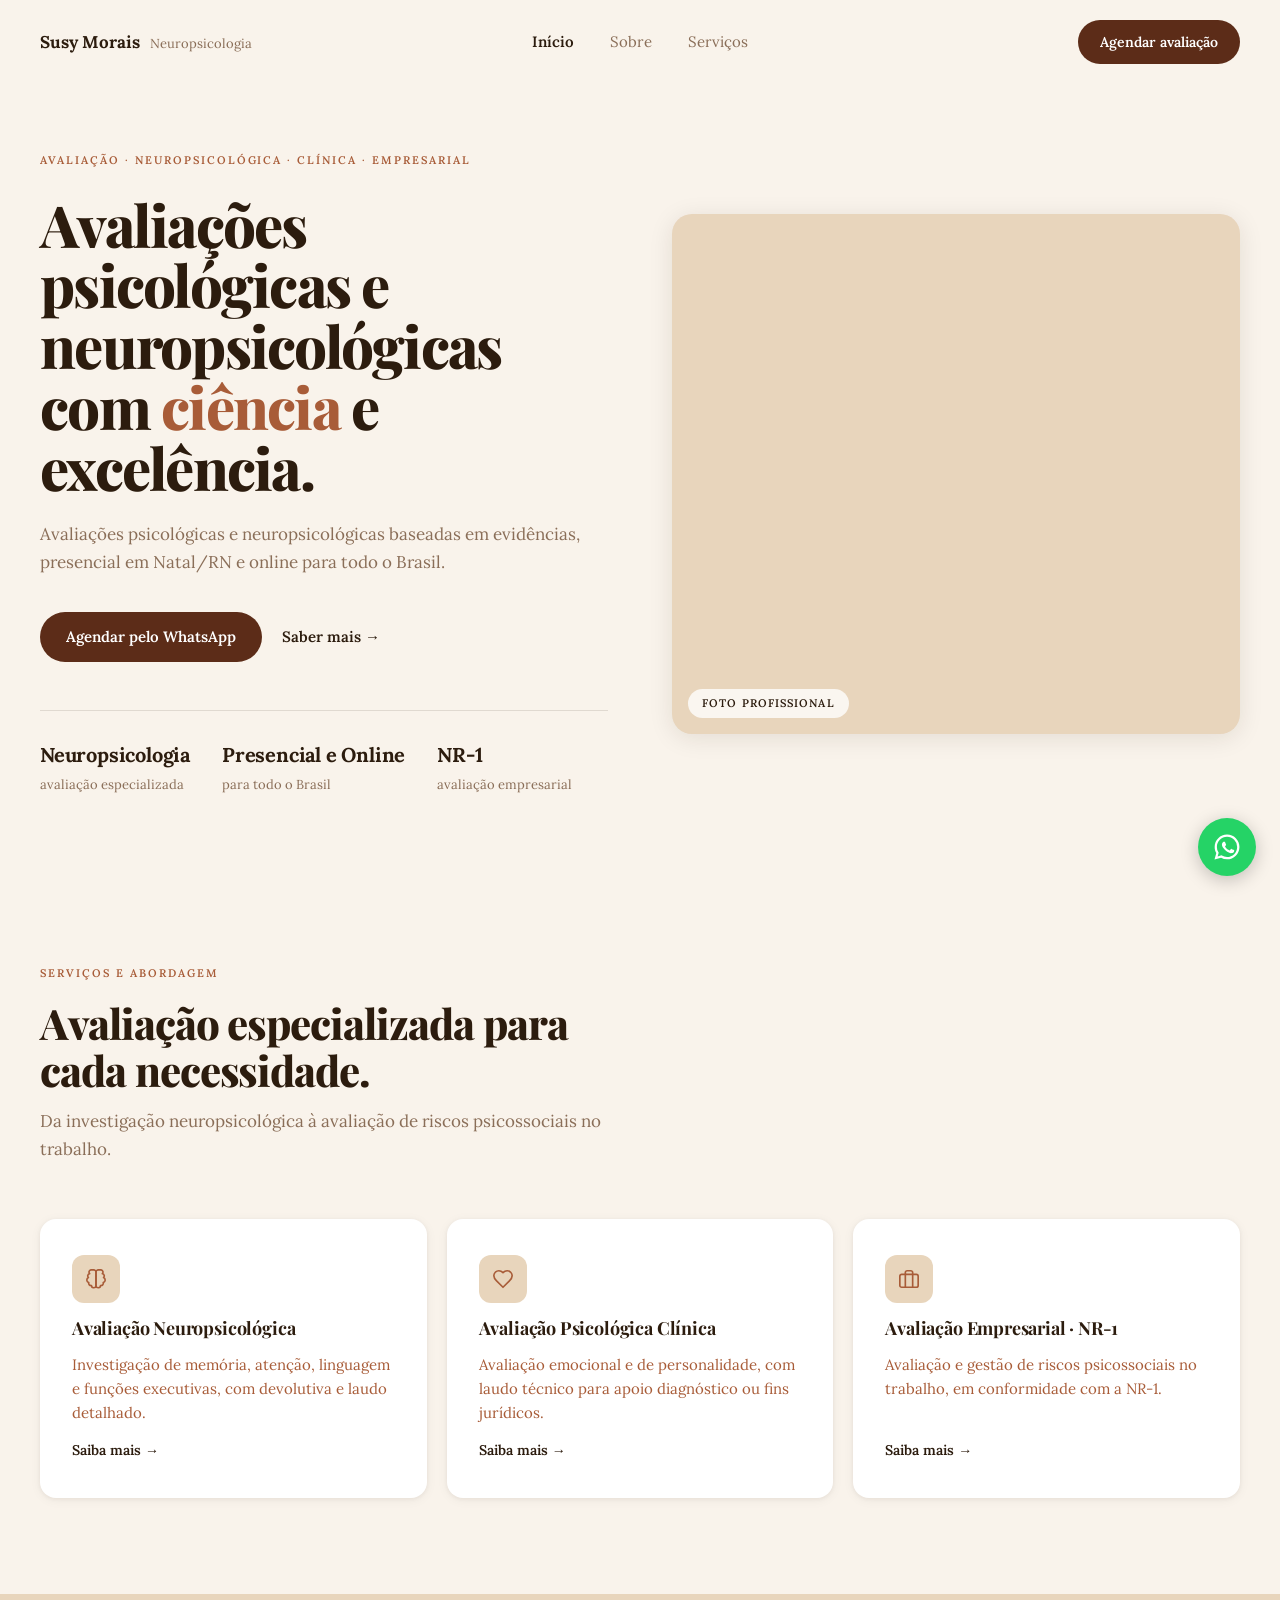
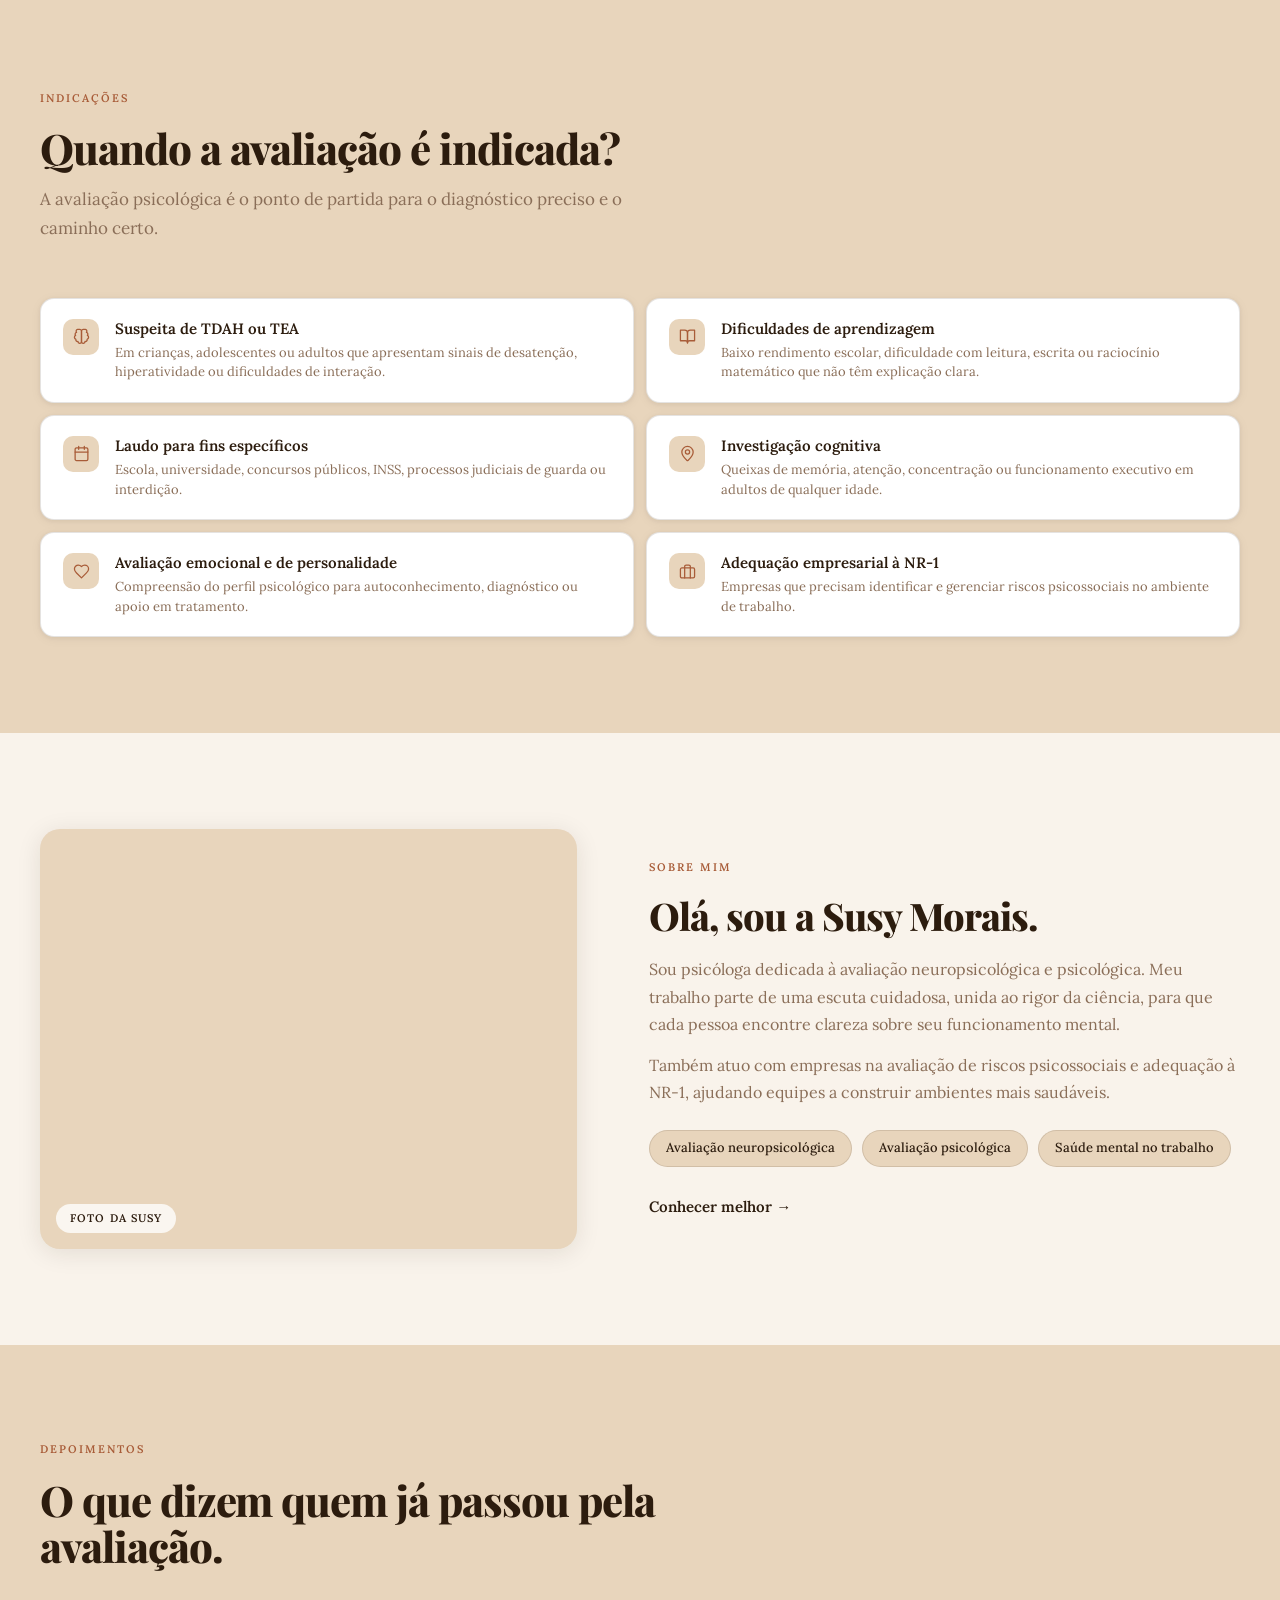
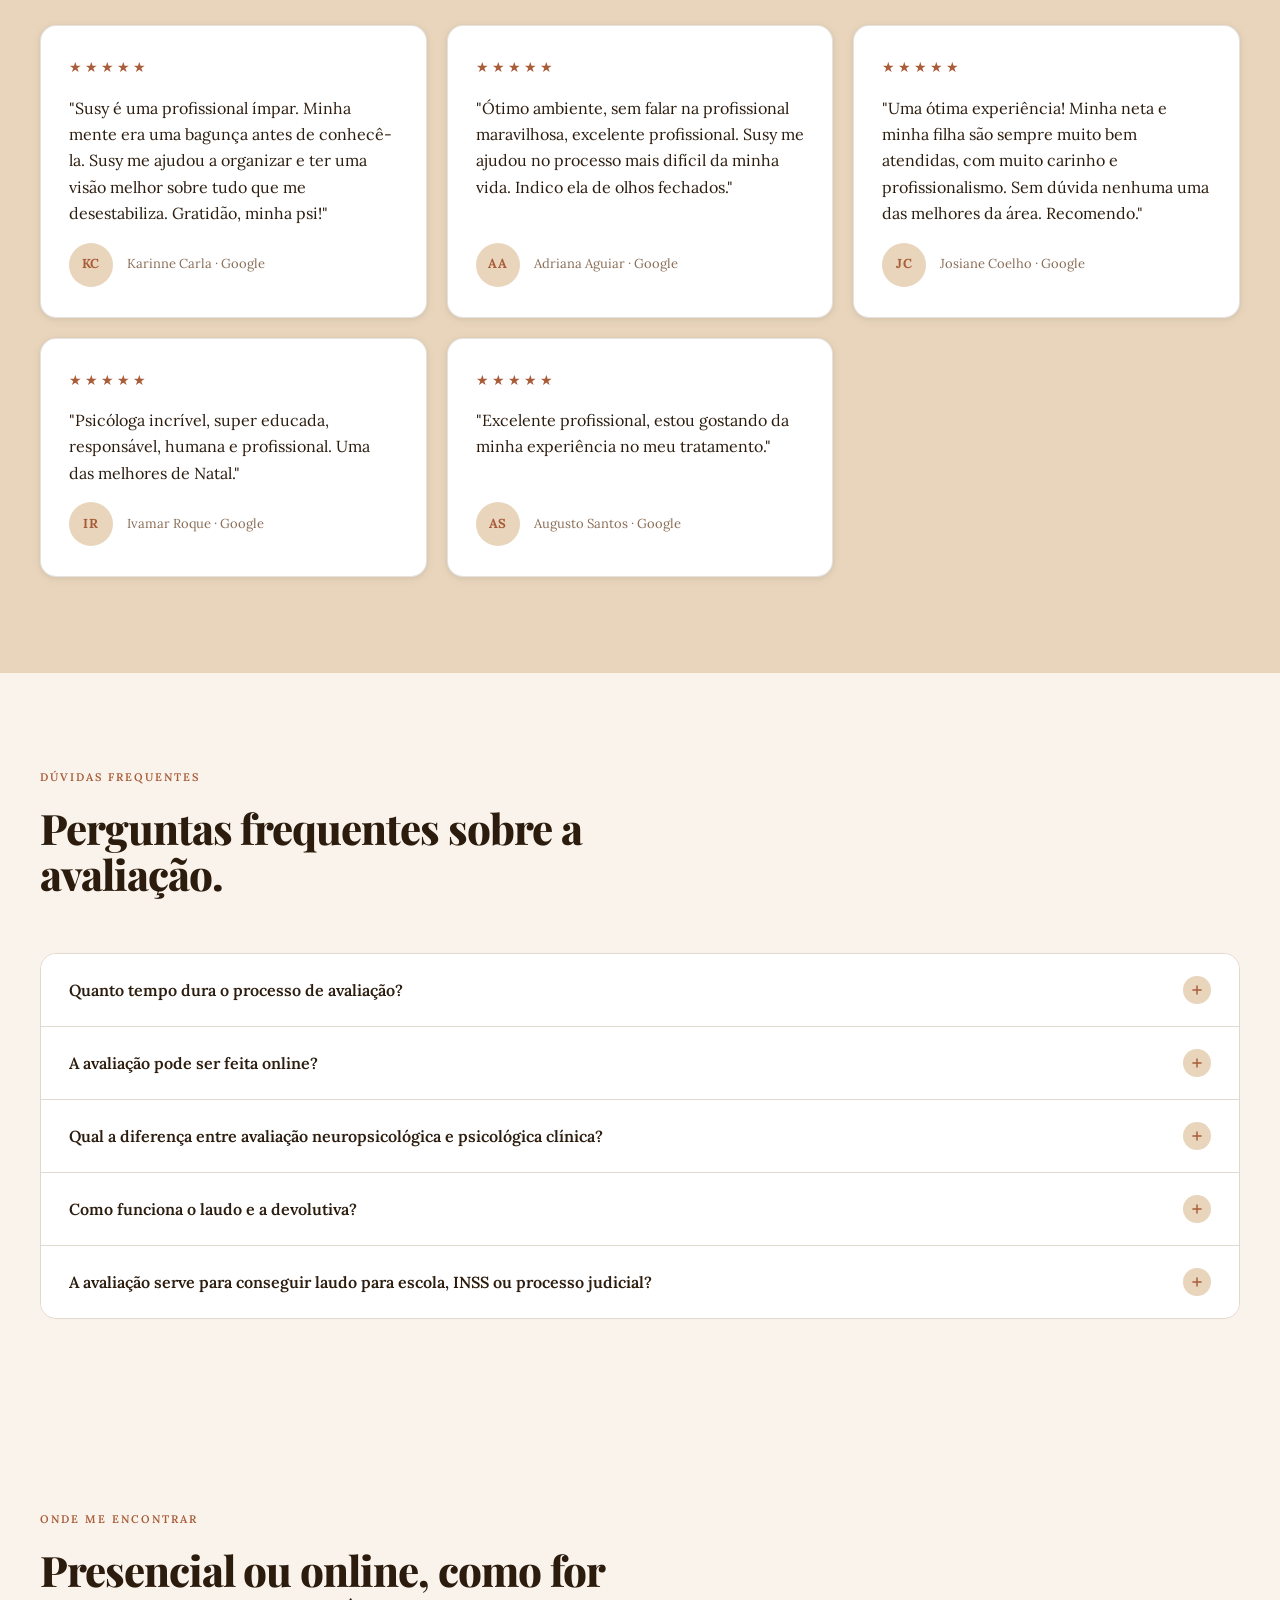
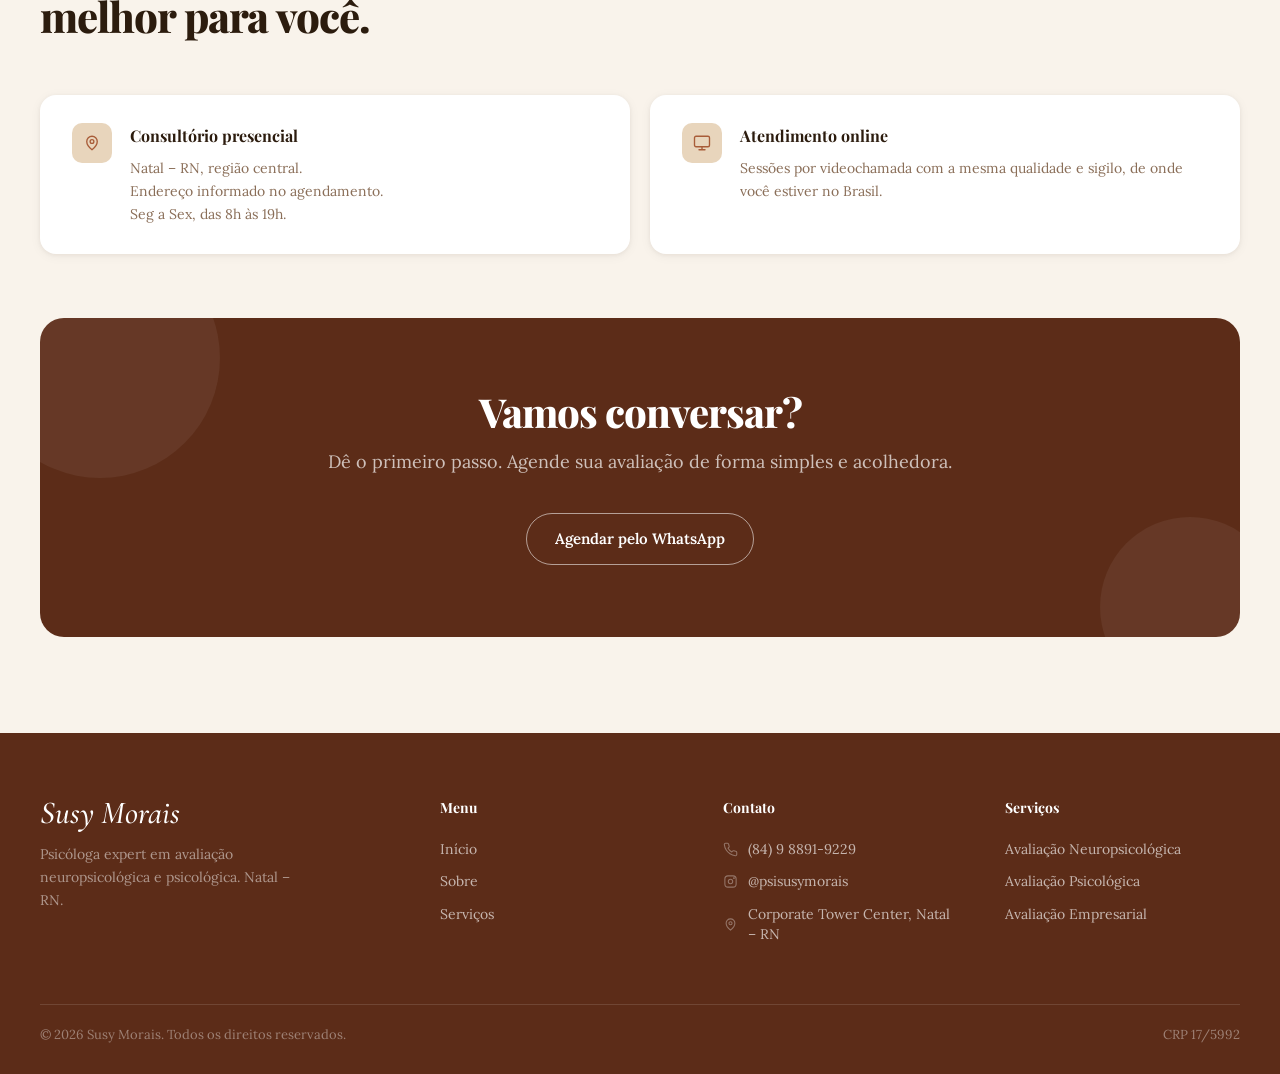
==== index.html @ f8961bb3 "Troca Neuropsicóloga por Neuropsicologia nos badges do hero" ====
<!doctype html>
<html lang="pt-BR">
<head>
  <meta charset="utf-8" />
  <meta name="viewport" content="width=device-width, initial-scale=1" />
  <title>Susy Morais, Psicóloga · Avaliação Psicológica em Natal–RN</title>
  <meta name="description" content="Avaliações psicológicas e neuropsicológicas em Natal – RN. Laudos técnicos para crianças, adolescentes, adultos e empresas." />
  <link rel="stylesheet" href="styles.css" />
</head>
<body>

  <nav class="nav" id="nav">
    <a class="brand" href="index.html">
      <b>Susy Morais</b>
      <small>Neuropsicologia</small>
    </a>
    <div class="navlinks">
      <a href="index.html" aria-current="page">Início</a>
      <a href="sobre.html">Sobre</a>
      <a href="servicos.html">Serviços</a>
    </div>
    <a class="btn-nav" href="https://wa.me/5584988919229?text=Ol%C3%A1%20Susy%2C%20gostaria%20de%20agendar%20uma%20avalia%C3%A7%C3%A3o." target="_blank" rel="noopener">
      Agendar avaliação
    </a>
    <button class="menu-toggle" id="menuToggle" aria-label="Menu" aria-expanded="false">
      <svg width="24" height="24" viewBox="0 0 24 24" fill="none" stroke="currentColor" stroke-width="2" stroke-linecap="round">
        <line x1="3" y1="6" x2="21" y2="6"/><line x1="3" y1="12" x2="21" y2="12"/><line x1="3" y1="18" x2="21" y2="18"/>
      </svg>
    </button>
  </nav>
  <div class="nav-drawer" id="navDrawer">
    <a href="index.html" aria-current="page">Início</a>
    <a href="sobre.html">Sobre</a>
    <a href="servicos.html">Serviços</a>
    <a class="btn-nav" href="https://wa.me/5584988919229?text=Ol%C3%A1%20Susy%2C%20gostaria%20de%20agendar%20uma%20avalia%C3%A7%C3%A3o." target="_blank" rel="noopener">Agendar avaliação</a>
  </div>

  <!-- HERO -->
  <section class="hero">
    <div class="wrap hero-grid">
      <div>
        <p class="hero-eyebrow">Avaliação · Neuropsicológica · Clínica · Empresarial</p>
        <h1>Avaliações psicológicas e neuropsicológicas com <em>ciência</em> e excelência.</h1>
        <p class="hero-sub">Avaliações psicológicas e neuropsicológicas baseadas em evidências, presencial em Natal/RN e online para todo o Brasil.</p>
        <div class="hero-cta">
          <a class="btn-primary" href="https://wa.me/5584988919229?text=Ol%C3%A1%20Susy%2C%20gostaria%20de%20agendar%20uma%20avalia%C3%A7%C3%A3o." target="_blank" rel="noopener">
            Agendar pelo WhatsApp
          </a>
          <a class="btn-ghost" href="servicos.html">Saber mais →</a>
        </div>
        <div class="hero-badges">
          <div><b>Neuropsicologia</b><span>avaliação especializada</span></div>
          <div><b>Presencial e Online</b><span>para todo o Brasil</span></div>
          <div><b>NR-1</b><span>avaliação empresarial</span></div>
        </div>
      </div>
      <div class="hero-photo photo-ph">
        <span class="ph-tag">Foto profissional</span>
      </div>
    </div>
  </section>

  <!-- SERVIÇOS -->
  <section class="sec">
    <div class="wrap">
      <div class="sec-head">
        <span class="eyebrow">Serviços e abordagem</span>
        <h2>Avaliação especializada para cada necessidade.</h2>
        <p>Da investigação neuropsicológica à avaliação de riscos psicossociais no trabalho.</p>
      </div>
      <div class="svc-grid">
        <a class="svc" href="avaliacao-neuropsicologica.html">
          <div class="svc-icon">
            <svg viewBox="0 0 24 24" fill="none" stroke="currentColor" stroke-width="1.8" stroke-linecap="round" stroke-linejoin="round"><path d="M9.5 2A2.5 2.5 0 0 1 12 4.5v15a2.5 2.5 0 0 1-4.96-.46 2.5 2.5 0 0 1-2.96-3.08 3 3 0 0 1-.34-5.58 2.5 2.5 0 0 1 1.32-4.24 2.5 2.5 0 0 1 1.44-4.14Z"/><path d="M14.5 2A2.5 2.5 0 0 0 12 4.5v15a2.5 2.5 0 0 0 4.96-.46 2.5 2.5 0 0 0 2.96-3.08 3 3 0 0 0 .34-5.58 2.5 2.5 0 0 0-1.32-4.24 2.5 2.5 0 0 0-1.44-4.14Z"/></svg>
          </div>
          <h3>Avaliação Neuropsicológica</h3>
          <p>Investigação de memória, atenção, linguagem e funções executivas, com devolutiva e laudo detalhado.</p>
          <span class="more">Saiba mais →</span>
        </a>
        <a class="svc" href="avaliacao-psicologica-clinica.html">
          <div class="svc-icon">
            <svg viewBox="0 0 24 24" fill="none" stroke="currentColor" stroke-width="1.8" stroke-linecap="round" stroke-linejoin="round"><path d="M19 14c1.49-1.46 3-3.21 3-5.5A5.5 5.5 0 0 0 16.5 3c-1.76 0-3 .5-4.5 2-1.5-1.5-2.74-2-4.5-2A5.5 5.5 0 0 0 2 8.5c0 2.3 1.5 4.05 3 5.5l7 7Z"/></svg>
          </div>
          <h3>Avaliação Psicológica Clínica</h3>
          <p>Avaliação emocional e de personalidade, com laudo técnico para apoio diagnóstico ou fins jurídicos.</p>
          <span class="more">Saiba mais →</span>
        </a>
        <a class="svc" href="avaliacao-empresarial-nr1.html">
          <div class="svc-icon">
            <svg viewBox="0 0 24 24" fill="none" stroke="currentColor" stroke-width="1.8" stroke-linecap="round" stroke-linejoin="round"><rect x="2" y="7" width="20" height="14" rx="2"/><path d="M16 21V5a2 2 0 0 0-2-2h-4a2 2 0 0 0-2 2v16"/></svg>
          </div>
          <h3>Avaliação Empresarial · NR-1</h3>
          <p>Avaliação e gestão de riscos psicossociais no trabalho, em conformidade com a NR-1.</p>
          <span class="more">Saiba mais →</span>
        </a>
      </div>
    </div>
  </section>

  <!-- QUANDO É INDICADO -->
  <section class="sec tint">
    <div class="wrap">
      <div class="sec-head">
        <span class="eyebrow">Indicações</span>
        <h2>Quando a avaliação é indicada?</h2>
        <p>A avaliação psicológica é o ponto de partida para o diagnóstico preciso e o caminho certo.</p>
      </div>
      <div class="when-grid">
        <div class="when-item">
          <div class="when-icon">
            <svg viewBox="0 0 24 24"><path d="M9.5 2A2.5 2.5 0 0 1 12 4.5v15a2.5 2.5 0 0 1-4.96-.46 2.5 2.5 0 0 1-2.96-3.08 3 3 0 0 1-.34-5.58 2.5 2.5 0 0 1 1.32-4.24 2.5 2.5 0 0 1 1.44-4.14Z"/><path d="M14.5 2A2.5 2.5 0 0 0 12 4.5v15a2.5 2.5 0 0 0 4.96-.46 2.5 2.5 0 0 0 2.96-3.08 3 3 0 0 0 .34-5.58 2.5 2.5 0 0 0-1.32-4.24 2.5 2.5 0 0 0-1.44-4.14Z"/></svg>
          </div>
          <div class="when-item-text">
            <p>Suspeita de TDAH ou TEA</p>
            <p>Em crianças, adolescentes ou adultos que apresentam sinais de desatenção, hiperatividade ou dificuldades de interação.</p>
          </div>
        </div>
        <div class="when-item">
          <div class="when-icon">
            <svg viewBox="0 0 24 24"><path d="M2 3h6a4 4 0 0 1 4 4v14a3 3 0 0 0-3-3H2z"/><path d="M22 3h-6a4 4 0 0 0-4 4v14a3 3 0 0 1 3-3h7z"/></svg>
          </div>
          <div class="when-item-text">
            <p>Dificuldades de aprendizagem</p>
            <p>Baixo rendimento escolar, dificuldade com leitura, escrita ou raciocínio matemático que não têm explicação clara.</p>
          </div>
        </div>
        <div class="when-item">
          <div class="when-icon">
            <svg viewBox="0 0 24 24"><rect x="3" y="4" width="18" height="18" rx="2" ry="2"/><line x1="16" y1="2" x2="16" y2="6"/><line x1="8" y1="2" x2="8" y2="6"/><line x1="3" y1="10" x2="21" y2="10"/></svg>
          </div>
          <div class="when-item-text">
            <p>Laudo para fins específicos</p>
            <p>Escola, universidade, concursos públicos, INSS, processos judiciais de guarda ou interdição.</p>
          </div>
        </div>
        <div class="when-item">
          <div class="when-icon">
            <svg viewBox="0 0 24 24"><path d="M12 2a8 8 0 0 0-8 8c0 5.4 7.05 11.5 7.35 11.76a1 1 0 0 0 1.3 0C12.95 21.5 20 15.4 20 10a8 8 0 0 0-8-8Z"/><circle cx="12" cy="10" r="3"/></svg>
          </div>
          <div class="when-item-text">
            <p>Investigação cognitiva</p>
            <p>Queixas de memória, atenção, concentração ou funcionamento executivo em adultos de qualquer idade.</p>
          </div>
        </div>
        <div class="when-item">
          <div class="when-icon">
            <svg viewBox="0 0 24 24"><path d="M19 14c1.49-1.46 3-3.21 3-5.5A5.5 5.5 0 0 0 16.5 3c-1.76 0-3 .5-4.5 2-1.5-1.5-2.74-2-4.5-2A5.5 5.5 0 0 0 2 8.5c0 2.3 1.5 4.05 3 5.5l7 7Z"/></svg>
          </div>
          <div class="when-item-text">
            <p>Avaliação emocional e de personalidade</p>
            <p>Compreensão do perfil psicológico para autoconhecimento, diagnóstico ou apoio em tratamento.</p>
          </div>
        </div>
        <div class="when-item">
          <div class="when-icon">
            <svg viewBox="0 0 24 24"><rect x="2" y="7" width="20" height="14" rx="2"/><path d="M16 21V5a2 2 0 0 0-2-2h-4a2 2 0 0 0-2 2v16"/></svg>
          </div>
          <div class="when-item-text">
            <p>Adequação empresarial à NR-1</p>
            <p>Empresas que precisam identificar e gerenciar riscos psicossociais no ambiente de trabalho.</p>
          </div>
        </div>
      </div>
    </div>
  </section>

  <!-- SOBRE -->
  <section class="sec">
    <div class="wrap about-grid">
      <div class="about-photo photo-ph">
        <span class="ph-tag">Foto da Susy</span>
      </div>
      <div class="about-text">
        <span class="eyebrow">Sobre mim</span>
        <h2>Olá, sou a Susy Morais.</h2>
        <p>Sou psicóloga dedicada à avaliação neuropsicológica e psicológica. Meu trabalho parte de uma escuta cuidadosa, unida ao rigor da ciência, para que cada pessoa encontre clareza sobre seu funcionamento mental.</p>
        <p>Também atuo com empresas na avaliação de riscos psicossociais e adequação à NR-1, ajudando equipes a construir ambientes mais saudáveis.</p>
        <div class="about-tags">
          <span>Avaliação neuropsicológica</span>
          <span>Avaliação psicológica</span>
          <span>Saúde mental no trabalho</span>
        </div>
        <a class="btn-ghost" href="sobre.html" style="margin-top:28px;display:inline-flex;">Conhecer melhor →</a>
      </div>
    </div>
  </section>

  <!-- DEPOIMENTOS -->
  <section class="sec tint">
    <div class="wrap">
      <div class="sec-head">
        <span class="eyebrow">Depoimentos</span>
        <h2>O que dizem quem já passou pela avaliação.</h2>
      </div>
      <div class="testi-grid">
        <div class="testi">
          <p class="stars">★★★★★</p>
          <p class="quote">"Susy é uma profissional ímpar. Minha mente era uma bagunça antes de conhecê-la. Susy me ajudou a organizar e ter uma visão melhor sobre tudo que me desestabiliza. Gratidão, minha psi!"</p>
          <div class="who">
            <div class="testi-avatar">KC</div>
            <span>Karinne Carla · Google</span>
          </div>
        </div>
        <div class="testi">
          <p class="stars">★★★★★</p>
          <p class="quote">"Ótimo ambiente, sem falar na profissional maravilhosa, excelente profissional. Susy me ajudou no processo mais difícil da minha vida. Indico ela de olhos fechados."</p>
          <div class="who">
            <div class="testi-avatar">AA</div>
            <span>Adriana Aguiar · Google</span>
          </div>
        </div>
        <div class="testi">
          <p class="stars">★★★★★</p>
          <p class="quote">"Uma ótima experiência! Minha neta e minha filha são sempre muito bem atendidas, com muito carinho e profissionalismo. Sem dúvida nenhuma uma das melhores da área. Recomendo."</p>
          <div class="who">
            <div class="testi-avatar">JC</div>
            <span>Josiane Coelho · Google</span>
          </div>
        </div>
        <div class="testi">
          <p class="stars">★★★★★</p>
          <p class="quote">"Psicóloga incrível, super educada, responsável, humana e profissional. Uma das melhores de Natal."</p>
          <div class="who">
            <div class="testi-avatar">IR</div>
            <span>Ivamar Roque · Google</span>
          </div>
        </div>
        <div class="testi">
          <p class="stars">★★★★★</p>
          <p class="quote">"Excelente profissional, estou gostando da minha experiência no meu tratamento."</p>
          <div class="who">
            <div class="testi-avatar">AS</div>
            <span>Augusto Santos · Google</span>
          </div>
        </div>
      </div>
    </div>
  </section>

  <!-- FAQ -->
  <section class="sec">
    <div class="wrap">
      <div class="sec-head">
        <span class="eyebrow">Dúvidas frequentes</span>
        <h2>Perguntas frequentes sobre a avaliação.</h2>
      </div>
      <div class="faq-list">
        <details>
          <summary>
            <span class="faq-q">Quanto tempo dura o processo de avaliação?</span>
            <span class="faq-icon"><svg viewBox="0 0 24 24"><line x1="12" y1="5" x2="12" y2="19"/><line x1="5" y1="12" x2="19" y2="12"/></svg></span>
          </summary>
          <div class="faq-body"><p>Depende do tipo e da demanda. A avaliação neuropsicológica costuma ter entre 4 e 8 sessões; a psicológica clínica, de 3 a 5 sessões. A empresarial varia conforme o número de colaboradores e setores.</p></div>
        </details>
        <details>
          <summary>
            <span class="faq-q">A avaliação pode ser feita online?</span>
            <span class="faq-icon"><svg viewBox="0 0 24 24"><line x1="12" y1="5" x2="12" y2="19"/><line x1="5" y1="12" x2="19" y2="12"/></svg></span>
          </summary>
          <div class="faq-body"><p>Sim. Realizo avaliações online para todo o Brasil, com a mesma qualidade, sigilo e rigor técnico das sessões presenciais. A plataforma e o protocolo são adaptados para garantir a validade dos instrumentos.</p></div>
        </details>
        <details>
          <summary>
            <span class="faq-q">Qual a diferença entre avaliação neuropsicológica e psicológica clínica?</span>
            <span class="faq-icon"><svg viewBox="0 0 24 24"><line x1="12" y1="5" x2="12" y2="19"/><line x1="5" y1="12" x2="19" y2="12"/></svg></span>
          </summary>
          <div class="faq-body"><p>A avaliação neuropsicológica investiga funções cognitivas específicas: memória, atenção, funções executivas, linguagem e raciocínio, indicada para suspeita de TDAH, TEA e dificuldades de aprendizagem. A psicológica clínica avalia aspectos emocionais, de personalidade e de saúde mental, indicada para diagnóstico psiquiátrico, fins jurídicos e autoconhecimento.</p></div>
        </details>
        <details>
          <summary>
            <span class="faq-q">Como funciona o laudo e a devolutiva?</span>
            <span class="faq-icon"><svg viewBox="0 0 24 24"><line x1="12" y1="5" x2="12" y2="19"/><line x1="5" y1="12" x2="19" y2="12"/></svg></span>
          </summary>
          <div class="faq-body"><p>Ao final do processo, você recebe um laudo técnico detalhado com conclusões, hipóteses diagnósticas e orientações. Há também uma sessão de devolutiva, um encontro dedicado a explicar os resultados com linguagem acessível e responder suas dúvidas.</p></div>
        </details>
        <details>
          <summary>
            <span class="faq-q">A avaliação serve para conseguir laudo para escola, INSS ou processo judicial?</span>
            <span class="faq-icon"><svg viewBox="0 0 24 24"><line x1="12" y1="5" x2="12" y2="19"/><line x1="5" y1="12" x2="19" y2="12"/></svg></span>
          </summary>
          <div class="faq-body"><p>Sim. A avaliação psicológica e neuropsicológica pode embasar documentos para fins educacionais (adaptações escolares, ENEM), jurídicos (guarda, interdição) e previdenciários (INSS). O laudo é assinado por psicóloga com CRP ativo.</p></div>
        </details>
      </div>
    </div>
  </section>

  <!-- LOCALIZAÇÃO -->
  <section class="sec">
    <div class="wrap">
      <div class="sec-head">
        <span class="eyebrow">Onde me encontrar</span>
        <h2>Presencial ou online, como for melhor para você.</h2>
      </div>
      <div class="loc-grid">
        <div class="loc-card">
          <div class="loc-icon">
            <svg viewBox="0 0 24 24" fill="none" stroke="currentColor" stroke-width="1.8" stroke-linecap="round" stroke-linejoin="round"><path d="M12 21s7-5.5 7-11a7 7 0 1 0-14 0c0 5.5 7 11 7 11Z"/><circle cx="12" cy="10" r="2.5"/></svg>
          </div>
          <div>
            <h4>Consultório presencial</h4>
            <p>Natal – RN, região central.<br>Endereço informado no agendamento.<br>Seg a Sex, das 8h às 19h.</p>
          </div>
        </div>
        <div class="loc-card">
          <div class="loc-icon">
            <svg viewBox="0 0 24 24" fill="none" stroke="currentColor" stroke-width="1.8" stroke-linecap="round" stroke-linejoin="round"><rect x="2" y="3" width="20" height="14" rx="2"/><path d="M8 21h8M12 17v4"/></svg>
          </div>
          <div>
            <h4>Atendimento online</h4>
            <p>Sessões por videochamada com a mesma qualidade e sigilo, de onde você estiver no Brasil.</p>
          </div>
        </div>
      </div>

      <div class="cta-band">
        <div class="cta-blob" style="width:240px;height:240px;top:-80px;left:-60px;"></div>
        <div class="cta-blob" style="width:180px;height:180px;bottom:-60px;right:-40px;"></div>
        <h2>Vamos conversar?</h2>
        <p>Dê o primeiro passo. Agende sua avaliação de forma simples e acolhedora.</p>
        <a class="btn-outline-light" href="https://wa.me/5584988919229?text=Ol%C3%A1%20Susy%2C%20gostaria%20de%20agendar%20uma%20avalia%C3%A7%C3%A3o." target="_blank" rel="noopener">
          Agendar pelo WhatsApp
        </a>
      </div>
    </div>
  </section>

  <!-- FOOTER -->
  <footer class="site-footer">
    <div class="wrap">
      <div class="footer-inner">
        <div>
          <em class="f-name">Susy Morais</em>
          <p class="f-brand-desc">Psicóloga expert em avaliação neuropsicológica e psicológica. Natal – RN.</p>
        </div>
        <div class="footer-col">
          <h4>Menu</h4>
          <a href="index.html">Início</a>
          <a href="sobre.html">Sobre</a>
          <a href="servicos.html">Serviços</a>
        </div>
        <div class="footer-col">
          <h4>Contato</h4>
          <a href="https://wa.me/5584988919229" target="_blank" rel="noopener">
            <svg viewBox="0 0 24 24" fill="none" stroke="currentColor" stroke-width="1.7" stroke-linecap="round" stroke-linejoin="round"><path d="M22 16.92v3a2 2 0 0 1-2.18 2 19.8 19.8 0 0 1-8.63-3.07 19.5 19.5 0 0 1-6-6 19.8 19.8 0 0 1-3.07-8.67A2 2 0 0 1 4.11 2h3a2 2 0 0 1 2 1.72c.13.96.36 1.9.7 2.81a2 2 0 0 1-.45 2.11L8.09 9.91a16 16 0 0 0 6 6l1.27-1.27a2 2 0 0 1 2.11-.45c.9.34 1.85.57 2.81.7A2 2 0 0 1 22 16.92Z"/></svg>
            (84) 9 8891-9229
          </a>
          <a href="https://instagram.com/psisusymorais" target="_blank" rel="noopener">
            <svg viewBox="0 0 24 24" fill="none" stroke="currentColor" stroke-width="1.7" stroke-linecap="round" stroke-linejoin="round"><rect x="3" y="3" width="18" height="18" rx="5"/><circle cx="12" cy="12" r="3.5"/><circle cx="17.5" cy="6.5" r=".6" fill="currentColor"/></svg>
            @psisusymorais
          </a>          <a href="https://www.google.com/maps/place/Corporate+Tower+Center/@-5.8206722,-35.2109868,18z" target="_blank" rel="noopener">
            <svg viewBox="0 0 24 24" fill="none" stroke="currentColor" stroke-width="1.7" stroke-linecap="round" stroke-linejoin="round"><path d="M12 21s7-5.5 7-11a7 7 0 1 0-14 0c0 5.5 7 11 7 11Z"/><circle cx="12" cy="10" r="2.5"/></svg>
            Corporate Tower Center, Natal – RN
          </a>        </div>
        <div class="footer-col">
          <h4>Serviços</h4>
          <a href="avaliacao-neuropsicologica.html">Avaliação Neuropsicológica</a>
          <a href="avaliacao-psicologica-clinica.html">Avaliação Psicológica</a>
          <a href="avaliacao-empresarial-nr1.html">Avaliação Empresarial</a>
        </div>
      </div>
      <div class="footer-bottom">
        <span>© 2026 Susy Morais. Todos os direitos reservados.</span>
        <span>CRP 17/5992</span>
      </div>
    </div>
  </footer>

  <a class="wa-float" href="https://wa.me/5584988919229?text=Ol%C3%A1%20Susy%2C%20gostaria%20de%20agendar%20uma%20avalia%C3%A7%C3%A3o." target="_blank" rel="noopener" aria-label="WhatsApp">
    <svg viewBox="0 0 24 24" xmlns="http://www.w3.org/2000/svg"><path d="M12.04 2C6.58 2 2.13 6.45 2.13 11.91c0 1.75.46 3.45 1.32 4.95L2 22l5.25-1.38a9.9 9.9 0 0 0 4.79 1.22h.01c5.46 0 9.91-4.45 9.91-9.91 0-2.65-1.03-5.14-2.9-7.01A9.82 9.82 0 0 0 12.04 2Zm0 1.82c2.16 0 4.18.84 5.71 2.37a8.02 8.02 0 0 1 2.37 5.72c0 4.46-3.63 8.09-8.1 8.09a8.1 8.1 0 0 1-4.13-1.13l-.3-.18-3.07.81.82-3-.19-.31a8.05 8.05 0 0 1-1.24-4.29c0-4.46 3.63-8.09 8.1-8.09Zm-2.6 3.98c-.16 0-.42.06-.64.3-.22.24-.85.83-.85 2.02 0 1.19.87 2.34.99 2.5.12.16 1.7 2.6 4.12 3.64.58.25 1.03.4 1.38.51.58.18 1.11.16 1.53.1.47-.07 1.43-.58 1.63-1.15.2-.56.2-1.05.14-1.15-.06-.1-.22-.16-.46-.28-.24-.12-1.43-.71-1.65-.79-.22-.08-.38-.12-.54.12-.16.24-.62.79-.76.95-.14.16-.28.18-.52.06-.24-.12-1.02-.38-1.94-1.2-.72-.64-1.2-1.43-1.34-1.67-.14-.24-.01-.37.11-.49.11-.11.24-.28.36-.42.12-.14.16-.24.24-.4.08-.16.04-.3-.02-.42-.06-.12-.54-1.3-.74-1.78-.2-.47-.4-.4-.54-.41h-.46Z"/></svg>
  </a>
  <script src="main.js"></script>
</body>
</html>
---- styles.css ----
@import url('https://fonts.googleapis.com/css2?family=Cormorant+Garamond:ital,wght@1,500;1,600&family=Playfair+Display:wght@600;700;800&family=Lora:ital,wght@0,400;0,500;0,600;1,500&display=swap');

/* ============================================================
   TOKENS
   ============================================================ */
:root {
  --bg:       #F9F3EB;
  --bg-ph:    #E8D5BC;
  --ink:      #2C1C0E;
  --muted:    #8A6E58;
  --accent:   #A85C38;
  --accent-d: #7A3C20;
  --cta:      #5C2C18;
  --line:     rgba(44,28,14,.12);
  --white:    #FFFFFF;
  --shadow-sm: 0 1px 4px rgba(44,28,14,.06), 0 2px 12px rgba(44,28,14,.05);
  --shadow-md: 0 4px 24px rgba(44,28,14,.10);
  --r:        16px;
}

*, *::before, *::after { box-sizing: border-box; margin: 0; padding: 0; }
html { scroll-behavior: smooth; }
body {
  font-family: 'Lora', Georgia, serif;
  background: var(--bg);
  color: var(--ink);
  font-size: 16px;
  line-height: 1.6;
  -webkit-font-smoothing: antialiased;
  padding-top: 72px;
}

h1, h2, h3, h4, h5, h6 { font-family: 'Playfair Display', Georgia, serif; }
img { display: block; max-width: 100%; }
a { color: inherit; text-decoration: none; }

.wrap { max-width: 1440px; margin: 0 auto; padding: 0 64px; }

/* ---- EYEBROW ---- */
.eyebrow {
  font-size: 11px;
  font-weight: 600;
  letter-spacing: .18em;
  text-transform: uppercase;
  color: var(--accent);
  margin-bottom: 18px;
  display: block;
}

/* ---- PHOTO PLACEHOLDER ---- */
.photo-ph {
  background: var(--bg-ph);
  display: flex;
  align-items: flex-end;
  padding: 16px;
  overflow: hidden;
}
.ph-tag {
  font-size: 11px;
  font-weight: 600;
  letter-spacing: .1em;
  text-transform: uppercase;
  color: var(--ink);
  background: rgba(255,255,255,.78);
  padding: 6px 14px;
  border-radius: 99px;
}

/* ============================================================
   BOTÕES
   ============================================================ */
.btn-primary {
  display: inline-flex;
  align-items: center;
  gap: 8px;
  background: var(--cta);
  color: #fff;
  font-family: inherit;
  font-weight: 600;
  font-size: 15px;
  padding: 13px 26px;
  border-radius: 99px;
  transition: background .15s;
  white-space: nowrap;
}
.btn-primary:hover { background: var(--accent-d); }
.btn-primary svg { width: 17px; height: 17px; flex-shrink: 0; }

.btn-ghost {
  display: inline-flex;
  align-items: center;
  gap: 6px;
  font-size: 15px;
  font-weight: 600;
  color: var(--ink);
  transition: gap .15s, color .15s;
}
.btn-ghost:hover { color: var(--accent); gap: 10px; }

.btn-outline-light {
  display: inline-flex;
  align-items: center;
  gap: 8px;
  background: transparent;
  color: #fff;
  font-family: inherit;
  font-weight: 600;
  font-size: 15px;
  padding: 13px 28px;
  border-radius: 99px;
  border: 1.5px solid rgba(255,255,255,.55);
  transition: border-color .15s, background .15s;
}
.btn-outline-light:hover { border-color: #fff; background: rgba(255,255,255,.1); }
.btn-outline-light svg { width: 17px; height: 17px; flex-shrink: 0; }

/* ============================================================
   NAV
   ============================================================ */
.nav {
  display: flex;
  align-items: center;
  justify-content: space-between;
  padding: 20px 64px;
  position: fixed;
  top: 0;
  left: 0;
  right: 0;
  background: transparent;
  z-index: 100;
}
.brand { display: flex; align-items: baseline; gap: 10px; }
.brand b { font-size: 17px; font-weight: 700; color: var(--ink); }
.brand small { font-size: 13px; color: var(--muted); font-weight: 400; }

.navlinks { display: flex; gap: 36px; position: absolute; left: 50%; transform: translateX(-50%); }
.navlinks a { font-size: 15px; color: var(--muted); transition: color .15s; }
.navlinks a:hover { color: var(--ink); }
.navlinks a[aria-current="page"] { color: var(--ink); font-weight: 600; }

.btn-nav {
  display: inline-flex;
  align-items: center;
  gap: 8px;
  background: var(--cta);
  color: #fff;
  font-family: inherit;
  font-weight: 600;
  font-size: 14px;
  padding: 11px 22px;
  border-radius: 99px;
  transition: background .15s;
  white-space: nowrap;
}
.btn-nav:hover { background: var(--accent-d); }
.btn-nav svg { width: 16px; height: 16px; }

.menu-toggle { display: none; background: none; border: none; cursor: pointer; color: var(--ink); padding: 4px; }
.menu-toggle svg { display: block; }

.nav-drawer { display: none; flex-direction: column; background: var(--bg); border-bottom: 1px solid var(--line); padding: 8px 0 16px; position: fixed; top: 72px; left: 0; right: 0; z-index: 99; }
.nav-drawer.open { display: flex; }
.nav-drawer a { font-size: 16px; color: var(--muted); padding: 12px 24px; }
.nav-drawer a:hover { color: var(--ink); }
.nav-drawer .btn-nav { margin: 8px 24px 0; color: #fff; }

/* ============================================================
   HERO
   ============================================================ */
.hero { padding: 80px 0 72px; }
.hero-grid {
  display: grid;
  grid-template-columns: 1fr 1fr;
  gap: 64px;
  align-items: center;
}
.hero-eyebrow {
  font-size: 11px;
  font-weight: 600;
  letter-spacing: .18em;
  text-transform: uppercase;
  color: var(--accent);
  margin-bottom: 24px;
}
.hero h1 {
  font-size: 58px;
  font-weight: 800;
  line-height: 1.05;
  letter-spacing: -.03em;
  color: var(--ink);
  margin-bottom: 22px;
}
.hero h1 em {
  font-style: normal;
  color: var(--accent);
}
.hero-sub {
  font-size: 17px;
  color: var(--muted);
  line-height: 1.65;
  max-width: 36em;
  margin-bottom: 36px;
}
.hero-cta {
  display: flex;
  align-items: center;
  gap: 20px;
  flex-wrap: wrap;
  margin-bottom: 48px;
}
.hero-stats {
  display: flex;
  gap: 32px;
  padding-top: 28px;
  border-top: 1px solid var(--line);
  flex-wrap: wrap;
}
.hero-stats div b { display: block; font-size: 20px; font-weight: 700; letter-spacing: -.01em; }
.hero-stats div span { font-size: 13px; color: var(--muted); }

.hero-photo { border-radius: 20px; min-height: 520px; box-shadow: var(--shadow-md); }

/* ============================================================
   SEÇÃO GENÉRICA
   ============================================================ */
.sec { padding: 96px 0; }
.tint { background: var(--bg-ph); }

.sec-head { max-width: 620px; margin-bottom: 56px; }
.sec-head h2 {
  font-size: 42px;
  font-weight: 800;
  letter-spacing: -.025em;
  line-height: 1.1;
  margin-bottom: 14px;
}
.sec-head p { font-size: 17px; color: var(--muted); line-height: 1.65; }

/* ============================================================
   SERVIÇOS
   ============================================================ */
.svc-grid { display: grid; grid-template-columns: repeat(3, 1fr); gap: 20px; }
.svc {
  background: var(--white);
  border-radius: var(--r);
  padding: 36px 32px;
  display: flex;
  flex-direction: column;
  gap: 14px;
  box-shadow: var(--shadow-sm);
  color: inherit;
  transition: box-shadow .2s, transform .18s;
}
.svc:hover { box-shadow: var(--shadow-md); transform: translateY(-2px); }
.svc-icon {
  width: 48px; height: 48px;
  background: var(--bg-ph);
  border-radius: 12px;
  display: flex; align-items: center; justify-content: center;
  color: var(--accent);
  flex-shrink: 0;
}
.svc-icon svg { width: 22px; height: 22px; }
.svc h3 { font-size: 18px; font-weight: 700; letter-spacing: -.01em; line-height: 1.25; }
.svc > p { font-size: 15px; color: var(--accent); line-height: 1.6; flex: 1; }
.svc .more { font-size: 14px; font-weight: 600; color: var(--ink); }

/* ============================================================
   ETAPAS
   ============================================================ */
.steps { display: grid; grid-template-columns: repeat(4, 1fr); gap: 36px; }
.step-bar {
  height: 3px;
  background: var(--line);
  border-radius: 3px;
  margin-bottom: 24px;
  position: relative;
}
.step-bar::before {
  content: '';
  position: absolute;
  left: 0; top: 0;
  width: 44px; height: 100%;
  background: var(--cta);
  border-radius: 3px;
}
.step-label { font-size: 11px; font-weight: 600; letter-spacing: .12em; text-transform: uppercase; color: var(--accent); margin-bottom: 10px; }
.step h4 { font-size: 16px; font-weight: 700; margin-bottom: 10px; }
.step p { font-size: 14px; color: var(--muted); line-height: 1.65; }

/* ============================================================
   SOBRE
   ============================================================ */
.about-grid {
  display: grid;
  grid-template-columns: 1fr 1.1fr;
  gap: 72px;
  align-items: center;
}
.about-photo { border-radius: 20px; min-height: 420px; box-shadow: var(--shadow-md); }
.about-text h2 { font-size: 38px; font-weight: 800; letter-spacing: -.025em; line-height: 1.1; margin-bottom: 20px; }
.about-text p { font-size: 16px; color: var(--muted); line-height: 1.7; margin-bottom: 14px; }
.about-tags { display: flex; flex-wrap: wrap; gap: 10px; margin-top: 24px; }
.about-tags span {
  font-size: 13px; font-weight: 500;
  color: var(--ink);
  background: var(--bg-ph);
  border: 1px solid var(--line);
  border-radius: 99px;
  padding: 7px 16px;
}

/* ============================================================
   LOCALIZAÇÃO
   ============================================================ */
.loc-grid { display: grid; grid-template-columns: 1fr 1fr; gap: 20px; margin-bottom: 64px; }
.loc-card {
  background: var(--white);
  border-radius: var(--r);
  padding: 28px 32px;
  display: flex;
  gap: 18px;
  align-items: flex-start;
  box-shadow: var(--shadow-sm);
}
.loc-icon {
  width: 40px; height: 40px; flex-shrink: 0;
  background: var(--bg-ph);
  border-radius: 10px;
  display: flex; align-items: center; justify-content: center;
  color: var(--accent);
}
.loc-icon svg { width: 18px; height: 18px; }
.loc-card h4 { font-size: 16px; font-weight: 700; margin-bottom: 8px; }
.loc-card p { font-size: 14px; color: var(--muted); line-height: 1.65; }
.loc-card a { color: var(--accent); }

/* ============================================================
   CTA BAND
   ============================================================ */
.cta-band {
  background: var(--cta);
  border-radius: 24px;
  padding: 72px 64px;
  text-align: center;
  color: #fff;
  position: relative;
  overflow: hidden;
}
.cta-band h2 { font-size: 40px; font-weight: 800; letter-spacing: -.025em; line-height: 1.1; margin-bottom: 14px; position: relative; }
.cta-band > p { font-size: 18px; color: rgba(255,255,255,.7); margin-bottom: 36px; position: relative; }
.cta-band > a { position: relative; }
.cta-blob { position: absolute; border-radius: 50%; background: rgba(255,255,255,.06); }

/* ============================================================
   FOOTER
   ============================================================ */
.site-footer { background: var(--cta); color: rgba(255,255,255,.65); }
.footer-inner {
  display: grid;
  grid-template-columns: 1.5fr 1fr 1fr 1fr;
  gap: 48px;
  padding: 64px 0 48px;
}
.f-name {
  font-family: 'Cormorant Garamond', Georgia, serif;
  font-style: italic;
  font-weight: 500;
  font-size: 32px;
  color: #fff;
  display: block;
  margin-bottom: 14px;
  line-height: 1;
}
.f-brand-desc { font-size: 14px; line-height: 1.65; max-width: 28ch; color: rgba(255,255,255,.5); }

.footer-col h4 { font-size: 14px; font-weight: 700; color: #fff; margin-bottom: 20px; }
.footer-col a {
  display: flex;
  align-items: center;
  gap: 10px;
  font-size: 14px;
  color: rgba(255,255,255,.65);
  margin-bottom: 12px;
  transition: color .15s;
  line-height: 1.45;
}
.footer-col a:hover { color: #fff; }
.footer-col svg { width: 15px; height: 15px; flex-shrink: 0; color: rgba(255,255,255,.35); }

.footer-bottom {
  border-top: 1px solid rgba(255,255,255,.12);
  padding: 20px 0 28px;
  display: flex;
  justify-content: space-between;
  align-items: center;
  font-size: 13px;
  color: rgba(255,255,255,.4);
  flex-wrap: wrap;
  gap: 8px;
}

/* ============================================================
   PAGE HERO (páginas internas)
   ============================================================ */
.page-hero { padding: 64px 0 0; }
.page-hero h1 { font-size: 46px; font-weight: 800; letter-spacing: -.025em; line-height: 1.1; margin-bottom: 14px; }
.page-hero p { font-size: 18px; color: var(--muted); max-width: 40em; line-height: 1.65; }
.breadcrumb { display: inline-flex; align-items: center; gap: 6px; font-size: 13px; font-weight: 600; color: var(--accent); margin-bottom: 22px; opacity: .85; transition: opacity .15s; }
.breadcrumb:hover { opacity: 1; }

/* ============================================================
   DETALHE — AVALIAÇÃO
   ============================================================ */
.sec.sec-content { padding-top: 52px; }
.detail-grid { display: grid; grid-template-columns: 1fr 300px; gap: 28px; align-items: start; }

.detail-main {
  background: var(--white);
  border: 1px solid var(--line);
  border-radius: 20px;
  padding: 48px 52px;
  box-shadow: var(--shadow-sm);
}
.detail-main h2 { font-size: 24px; font-weight: 700; letter-spacing: -.015em; margin-bottom: 14px; margin-top: 44px; line-height: 1.2; }
.detail-main h2:first-child { margin-top: 0; }
.detail-main h3 { font-size: 13px; font-weight: 700; letter-spacing: .1em; text-transform: uppercase; margin-bottom: 14px; margin-top: 36px; color: var(--accent); }
.detail-main p { font-size: 16px; color: var(--muted); line-height: 1.7; margin-bottom: 16px; }

.facts { list-style: none; display: grid; grid-template-columns: 1fr 1fr; gap: 10px 24px; margin: 8px 0; }
.facts li { position: relative; padding-left: 26px; font-size: 15px; color: var(--muted); line-height: 1.5; }
.facts li::before {
  content: "";
  position: absolute;
  left: 0; top: 3px;
  width: 18px; height: 18px;
  border-radius: 50%;
  background: var(--bg-ph);
  background-image: url("data:image/svg+xml,%3Csvg xmlns='http://www.w3.org/2000/svg' viewBox='0 0 24 24' fill='none' stroke='%23A85C38' stroke-width='3' stroke-linecap='round' stroke-linejoin='round'%3E%3Cpath d='M20 6 9 17l-5-5'/%3E%3C/svg%3E");
  background-size: 12px; background-position: center; background-repeat: no-repeat;
}

.aside-card { background: var(--white); border: 1px solid var(--line); border-radius: 18px; padding: 28px 24px; box-shadow: var(--shadow-sm); position: sticky; top: 88px; }
.aside-card + .aside-card { margin-top: 20px; }
.aside-card h4 { font-size: 13px; font-weight: 700; letter-spacing: .08em; text-transform: uppercase; color: var(--muted); margin-bottom: 16px; }
.aside-card p { font-size: 15px; color: var(--ink); display: flex; align-items: center; gap: 6px; margin-bottom: 10px; }
.aside-link { display: block; font-size: 14px; font-weight: 600; color: var(--accent); margin-bottom: 10px; transition: color .15s; }
.aside-link:hover { color: var(--accent-d); }

/* ============================================================
   DETAIL PAGES — NOVO LAYOUT
   ============================================================ */

/* Botão voltar */
.back-link { display: inline-flex; align-items: center; gap: 8px; font-size: 13px; font-weight: 600; color: var(--muted); margin-bottom: 24px; transition: color .15s, gap .15s; }
.back-link:hover { color: var(--ink); gap: 12px; }
.back-link svg { width: 14px; height: 14px; flex-shrink: 0; }

/* Hero dois-colunas */
.dp-hero { padding: 80px 0 72px; }
.dp-hero-grid { display: grid; grid-template-columns: 1fr 1fr; gap: 80px; align-items: center; }
.dp-hero h1 { font-size: 50px; font-weight: 800; letter-spacing: -.03em; line-height: 1.1; color: var(--ink); margin-top: 16px; }
.dp-deco { width: 44px; height: 3px; background: var(--accent); border-radius: 3px; margin-top: 28px; }
.dp-hero-text p { font-size: 17px; line-height: 1.72; color: var(--muted); }
.dp-hero-text p + p { margin-top: 18px; }
.dp-hero-text strong { color: var(--ink); font-weight: 600; }

/* Faixa de citação */
.dp-quote { background: var(--bg-ph); padding: 60px 0; }
.dp-qmark { font-size: 80px; line-height: .85; color: var(--accent); font-family: Georgia, serif; margin-bottom: 12px; user-select: none; }
.dp-quote p { font-size: 20px; line-height: 1.65; font-style: italic; color: var(--ink); font-weight: 500; max-width: 820px; }

/* Checklist (para quem / por que) */
.check-grid { display: grid; grid-template-columns: 1fr 1fr; gap: 12px; }
.check-item { display: flex; align-items: flex-start; gap: 14px; background: var(--bg-ph); border-radius: 14px; padding: 18px 20px; }
.check-icon { width: 20px; height: 20px; flex-shrink: 0; background: var(--accent); border-radius: 50%; display: flex; align-items: center; justify-content: center; margin-top: 2px; }
.check-icon svg { width: 10px; height: 10px; stroke: #fff; fill: none; stroke-width: 2.5; stroke-linecap: round; stroke-linejoin: round; }
.check-item p { font-size: 15px; line-height: 1.5; color: var(--ink); font-weight: 500; margin: 0; }

/* Cards de funções (o que é avaliado) */
.func-grid { display: grid; grid-template-columns: repeat(3, 1fr); gap: 16px; }
.func-card { background: var(--white); border-radius: 16px; padding: 28px 24px; box-shadow: var(--shadow-sm); }
.func-icon { width: 36px; height: 36px; background: var(--accent); border-radius: 9px; display: flex; align-items: center; justify-content: center; margin-bottom: 16px; }
.func-icon svg { width: 16px; height: 16px; stroke: #fff; fill: none; stroke-width: 1.8; stroke-linecap: round; stroke-linejoin: round; }
.func-label { font-size: 11px; font-weight: 700; letter-spacing: .12em; text-transform: uppercase; color: var(--accent); margin-bottom: 8px; }
.func-card > p { font-size: 14px; line-height: 1.6; color: var(--muted); margin: 0; }

/* Timeline (o que inclui) */
.timeline { display: grid; grid-template-columns: repeat(4, 1fr); }
.tl-item { padding-right: 20px; }
.tl-item:last-child { padding-right: 0; }
.tl-top { display: flex; align-items: center; margin-bottom: 24px; }
.tl-circle { width: 52px; height: 52px; border-radius: 50%; display: flex; align-items: center; justify-content: center; font-size: 14px; font-weight: 700; flex-shrink: 0; letter-spacing: .02em; }
.tl-circle.c-a { background: var(--accent); color: #fff; }
.tl-circle.c-d { background: var(--ink); color: #fff; }
.tl-conn { flex: 1; height: 1px; background: rgba(44,28,14,.18); margin-left: 4px; }
.tl-label { font-size: 11px; font-weight: 700; letter-spacing: .12em; text-transform: uppercase; color: var(--accent); margin-bottom: 8px; }
.tl-item h4 { font-size: 16px; font-weight: 600; color: var(--ink); margin-bottom: 8px; }
.tl-item > p { font-size: 14px; line-height: 1.6; color: var(--muted); }

/* CTA escuro (detalhe) */
.dp-cta { background: var(--cta); padding: 80px 0; }
.dp-cta-grid { display: grid; grid-template-columns: 1fr 1fr; gap: 80px; align-items: center; }
.dp-cta .eyebrow { color: var(--accent); }
.dp-cta h2 { font-size: 44px; font-weight: 800; letter-spacing: -.025em; line-height: 1.1; color: #fff; margin: 14px 0; }
.dp-cta-desc { font-size: 16px; color: rgba(255,255,255,.65); line-height: 1.65; }
.dp-cta-actions { display: flex; flex-direction: column; gap: 16px; }
.btn-wa { background: var(--accent); color: #fff; border-radius: 100px; padding: 18px 32px; font-size: 16px; font-weight: 700; display: flex; align-items: center; justify-content: center; gap: 10px; transition: background .2s; }
.btn-wa:hover { background: var(--accent-d); }
.btn-wa svg { width: 20px; height: 20px; fill: currentColor; flex-shrink: 0; }
.dp-cta-link { color: rgba(255,255,255,.6); font-size: 15px; text-align: center; text-decoration: none; transition: color .15s; }
.dp-cta-link:hover { color: #fff; }

/* ============================================================
   SOBRE (página)
   ============================================================ */
.creds { display: flex; flex-wrap: wrap; gap: 10px; margin-top: 22px; }
.creds span { font-size: 13px; font-weight: 600; color: var(--ink); background: var(--bg-ph); padding: 7px 13px; border-radius: 99px; border: 1px solid var(--line); }

/* ============================================================
   LOCALIZAÇÃO (página)
   ============================================================ */
.loc { border: 1px solid var(--line); border-radius: var(--r); padding: 30px; background: var(--white); display: flex; gap: 18px; box-shadow: var(--shadow-sm); }
.loc .ic { flex: 0 0 auto; width: 44px; height: 44px; border-radius: 12px; background: var(--bg-ph); color: var(--accent); display: flex; align-items: center; justify-content: center; }
.loc .ic svg { width: 22px; height: 22px; }
.loc h4 { font-size: 18px; font-weight: 700; margin-bottom: 8px; }
.loc p { font-size: 15px; color: var(--muted); line-height: 1.6; }

/* ============================================================
   DEPOIMENTOS
   ============================================================ */
.testi-grid { display: grid; grid-template-columns: repeat(3, 1fr); gap: 20px; }
.testi { background: var(--white); border: 1px solid var(--line); border-radius: var(--r); padding: 30px 28px; box-shadow: var(--shadow-sm); display: flex; flex-direction: column; gap: 16px; }
.testi .stars { color: var(--accent); letter-spacing: 3px; font-size: 14px; }
.testi .quote { font-size: 16px; line-height: 1.65; flex: 1; }
.testi .who { display: flex; align-items: center; gap: 14px; }
.testi .who span { font-size: 13px; color: var(--muted); }
.testi-avatar { width: 44px; height: 44px; border-radius: 50%; background: var(--bg-ph); color: var(--accent); display: flex; align-items: center; justify-content: center; font-size: 13px; font-weight: 700; letter-spacing: .04em; flex-shrink: 0; }

/* ============================================================
   HERO BADGES
   ============================================================ */
.hero-badges { display: flex; gap: 32px; padding-top: 28px; border-top: 1px solid var(--line); flex-wrap: wrap; margin-top: 0; }
.hero-badges div b { display: block; font-size: 20px; font-weight: 700; letter-spacing: -.01em; }
.hero-badges div span { font-size: 13px; color: var(--muted); }

/* ============================================================
   QUANDO É INDICADO
   ============================================================ */
.when-grid { display: grid; grid-template-columns: 1fr 1fr; gap: 12px; }
.when-item {
  display: flex; align-items: flex-start; gap: 16px;
  padding: 20px 22px;
  border: 1px solid var(--line);
  border-radius: 14px;
  background: var(--white);
  box-shadow: var(--shadow-sm);
  transition: box-shadow .18s;
}
.when-item:hover { box-shadow: var(--shadow-md); }
.when-icon { width: 36px; height: 36px; flex-shrink: 0; border-radius: 10px; background: var(--bg-ph); display: flex; align-items: center; justify-content: center; color: var(--accent); }
.when-icon svg { width: 17px; height: 17px; stroke: currentColor; fill: none; stroke-width: 1.8; stroke-linecap: round; stroke-linejoin: round; }
.when-item-text p:first-child { font-size: 15px; font-weight: 600; color: var(--ink); line-height: 1.35; margin-bottom: 4px; }
.when-item-text p:last-child { font-size: 13px; color: var(--muted); line-height: 1.5; margin: 0; }

/* ============================================================
   FAQ
   ============================================================ */
.faq-list { display: flex; flex-direction: column; border-radius: 16px; overflow: hidden; border: 1px solid var(--line); }
.faq-list details { border-bottom: 1px solid var(--line); }
.faq-list details:last-child { border-bottom: none; }
.faq-list details summary {
  list-style: none;
  padding: 22px 28px;
  cursor: pointer;
  display: flex; align-items: center; justify-content: space-between; gap: 20px;
  background: var(--white);
  transition: background .15s;
}
.faq-list details summary::-webkit-details-marker { display: none; }
.faq-list details[open] summary { background: var(--bg-ph); }
.faq-q { font-size: 16px; font-weight: 600; color: var(--ink); line-height: 1.4; }
.faq-icon { width: 28px; height: 28px; flex-shrink: 0; border-radius: 50%; background: var(--bg-ph); display: flex; align-items: center; justify-content: center; color: var(--accent); transition: transform .2s; }
.faq-list details[open] .faq-icon { transform: rotate(45deg); background: var(--white); }
.faq-icon svg { width: 14px; height: 14px; stroke: currentColor; fill: none; stroke-width: 2.5; stroke-linecap: round; }
.faq-body { padding: 22px 28px 26px; background: var(--white); }
.faq-body p { font-size: 15px; color: var(--muted); line-height: 1.7; margin: 0; }

/* ============================================================
   WHATSAPP FLUTUANTE
   ============================================================ */
.wa-float { position: fixed; bottom: 24px; right: 24px; width: 58px; height: 58px; background: #25D366; border-radius: 50%; display: flex; align-items: center; justify-content: center; box-shadow: 0 4px 18px rgba(0,0,0,.22); z-index: 999; transition: transform .2s, box-shadow .2s; }
.wa-float:hover { transform: scale(1.09); box-shadow: 0 6px 24px rgba(0,0,0,.30); }
.wa-float svg { width: 30px; height: 30px; fill: #fff; }

/* ============================================================
   SOBRE (página rica)
   ============================================================ */
.about-creds { font-size: 13px; color: var(--muted); letter-spacing: .02em; line-height: 2; }

.about-intro-grid { display: grid; grid-template-columns: 1fr 1.6fr; gap: 80px; align-items: start; }
.about-intro-grid h2 { font-size: 44px; font-weight: 800; letter-spacing: -.025em; line-height: 1.05; margin-top: 12px; }
.about-intro-text p { font-size: 17px; color: var(--muted); line-height: 1.72; }
.about-intro-text p + p { margin-top: 18px; }

.about-traj-grid { display: grid; grid-template-columns: 1fr 1.6fr; gap: 80px; align-items: start; margin-top: 48px; }
.about-traj-grid h2 { font-size: 38px; font-weight: 800; letter-spacing: -.025em; line-height: 1.1; }
.about-pullquote { font-family: 'Cormorant Garamond', Georgia, serif; font-style: italic; font-size: 24px; line-height: 1.5; color: var(--ink); font-weight: 500; margin-bottom: 28px; }
.about-traj-text p:not(.about-pullquote) { font-size: 16px; color: var(--muted); line-height: 1.72; margin-bottom: 16px; }

.form-grid { display: grid; grid-template-columns: repeat(4, 1fr); gap: 16px; }
.form-card { background: var(--white); border-radius: 16px; padding: 28px 24px; box-shadow: var(--shadow-sm); border-top: 3px solid var(--accent); }
.form-card h4 { font-size: 16px; font-weight: 700; color: var(--ink); margin-bottom: 12px; line-height: 1.3; }
.form-card p { font-size: 14px; color: var(--muted); line-height: 1.65; margin: 0; }

.pillar-grid { display: grid; grid-template-columns: repeat(3, 1fr); gap: 24px; }
.pillar { background: var(--white); border-radius: 16px; padding: 36px 28px; box-shadow: var(--shadow-sm); }
.pillar-num { font-size: 13px; font-weight: 800; letter-spacing: .12em; color: var(--accent); margin-bottom: 20px; display: block; }
.pillar h4 { font-size: 19px; font-weight: 700; letter-spacing: -.01em; margin-bottom: 12px; }
.pillar > p { font-size: 15px; color: var(--muted); line-height: 1.65; }

.about-quote { padding: 80px 0; text-align: center; }
.about-quote-line { width: 48px; height: 2px; background: var(--accent); margin: 0 auto; }
.about-quote blockquote { font-family: 'Cormorant Garamond', Georgia, serif; font-style: italic; font-size: 34px; font-weight: 500; line-height: 1.55; color: var(--ink); max-width: 720px; margin: 28px auto; }

/* ============================================================
   RESPONSIVO
   ============================================================ */
@media (max-width: 1280px) {
  .wrap { padding: 0 40px; }
  .nav { padding: 20px 40px; }
}

@media (max-width: 1024px) {
  .wrap { padding: 0 32px; }
  .nav { padding: 18px 32px; }
  .hero h1 { font-size: 46px; }
  .footer-inner { grid-template-columns: 1fr 1fr; gap: 40px; }
}

@media (max-width: 860px) {
  .hero-grid { grid-template-columns: 1fr; gap: 40px; }
  .hero-photo { min-height: 320px; }
  .svc-grid { grid-template-columns: 1fr; }
  .steps { grid-template-columns: 1fr 1fr; }
  .about-grid { grid-template-columns: 1fr; gap: 40px; }
  .about-photo { min-height: 280px; }
  .loc-grid { grid-template-columns: 1fr; }
  .testi-grid { grid-template-columns: 1fr; }
  .detail-grid { grid-template-columns: 1fr; gap: 20px; }
  .detail-main { padding: 28px 24px; }
  .facts { grid-template-columns: 1fr; }
  .aside-card { position: static; }
  .cta-band { padding: 48px 32px; }
  .dp-hero-grid, .dp-cta-grid { grid-template-columns: 1fr; gap: 36px; }
  .dp-hero { padding: 56px 0 48px; }
  .dp-hero h1 { font-size: 38px; }
  .dp-cta h2 { font-size: 34px; }
  .check-grid { grid-template-columns: 1fr; }
  .func-grid { grid-template-columns: 1fr 1fr; }
  .timeline { grid-template-columns: 1fr 1fr; gap: 36px; }
  .tl-item { padding-right: 0; }
  .cta-band h2 { font-size: 30px; }
  .sec { padding: 72px 0; }
  .sec-head h2 { font-size: 32px; }
  .sec-head { margin-bottom: 44px; }
  .page-hero h1 { font-size: 38px; }
  .about-intro-grid { grid-template-columns: 1fr; gap: 36px; }
  .about-traj-grid { grid-template-columns: 1fr; gap: 36px; }
  .form-grid { grid-template-columns: 1fr 1fr; }
  .pillar-grid { grid-template-columns: 1fr; }
  .about-quote blockquote { font-size: 26px; }
  .hero-badges { gap: 20px; }
}

@media (max-width: 640px) {
  .navlinks, .nav > .btn-nav { display: none; }
  .menu-toggle { display: flex; }
  .nav { padding: 16px 24px; }
  .nav-drawer { top: 57px; }
  .wrap { padding: 0 20px; }
  .sec { padding: 52px 0; }
  .sec-head { margin-bottom: 32px; }
  .hero { padding: 40px 0 48px; }
  .hero h1 { font-size: 34px; }
  .hero-sub { font-size: 16px; margin-bottom: 28px; }
  .hero-cta { gap: 12px; margin-bottom: 32px; }
  .hero-badges { gap: 14px; padding-top: 20px; }
  .hero-badges div b { font-size: 17px; }
  .steps { grid-template-columns: 1fr; }
  .when-grid { grid-template-columns: 1fr; }
  .footer-inner { grid-template-columns: 1fr; }
  .func-grid { grid-template-columns: 1fr; }
  .timeline { grid-template-columns: 1fr; }
  .tl-conn { display: none; }
  .tl-circle { width: 40px; height: 40px; font-size: 13px; }
  .dp-hero { padding: 36px 0 32px; }
  .dp-hero h1 { font-size: 30px; }
  .dp-cta h2 { font-size: 28px; }
  .page-hero { padding: 44px 0 0; }
  .page-hero h1 { font-size: 30px; }
  .page-hero p { font-size: 16px; }
  .footer-bottom { flex-direction: column; align-items: flex-start; gap: 6px; }
  .cta-band { border-radius: 16px; padding: 40px 24px; }
  .cta-band h2 { font-size: 26px; }
  .form-grid { grid-template-columns: 1fr; }
  .faq-list details summary { padding: 16px 20px; }
  .faq-q { font-size: 15px; }
  .faq-body { padding: 16px 20px 20px; }
  .about-pullquote { font-size: 20px; }
  .about-traj-grid { margin-top: 20px; }
  .about-quote blockquote { font-size: 22px; }
  .about-quote { padding: 52px 0; }
  .pillar { padding: 28px 22px; }
  .back-link { margin-bottom: 16px; }
}
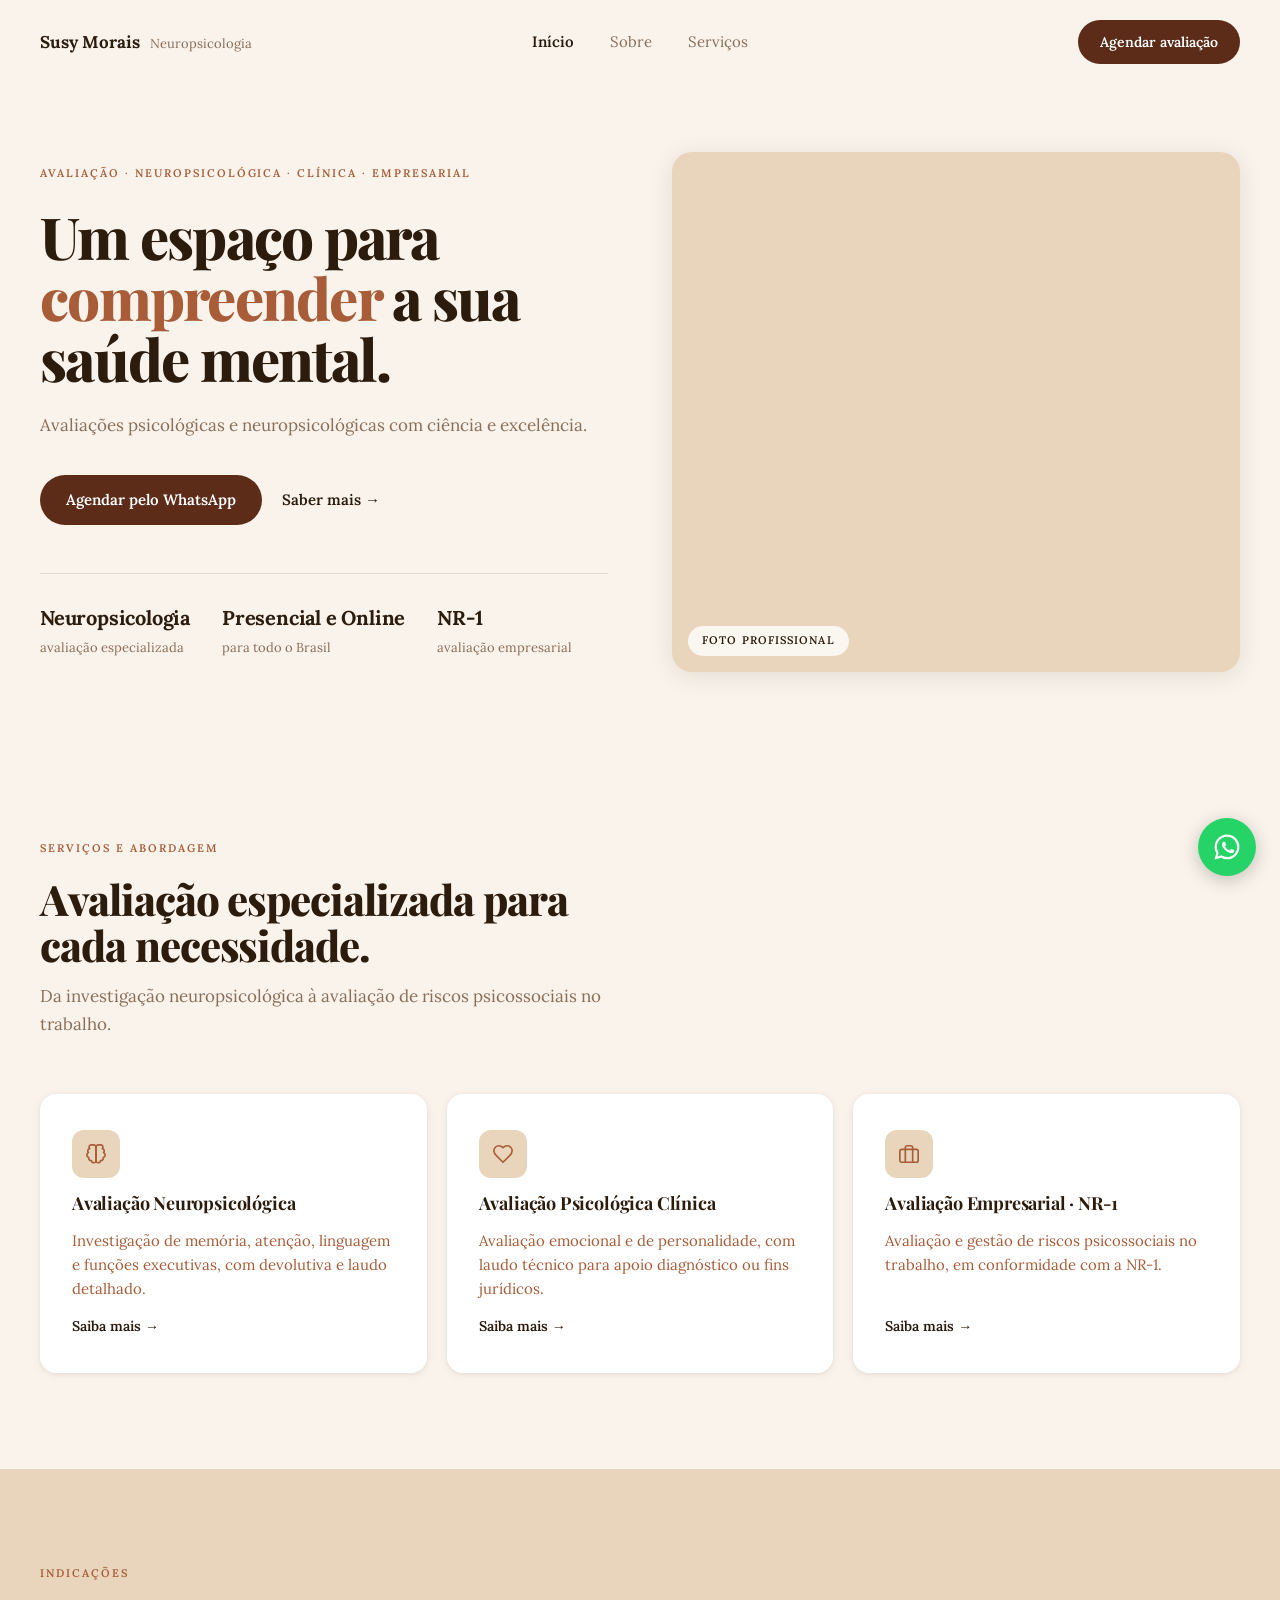
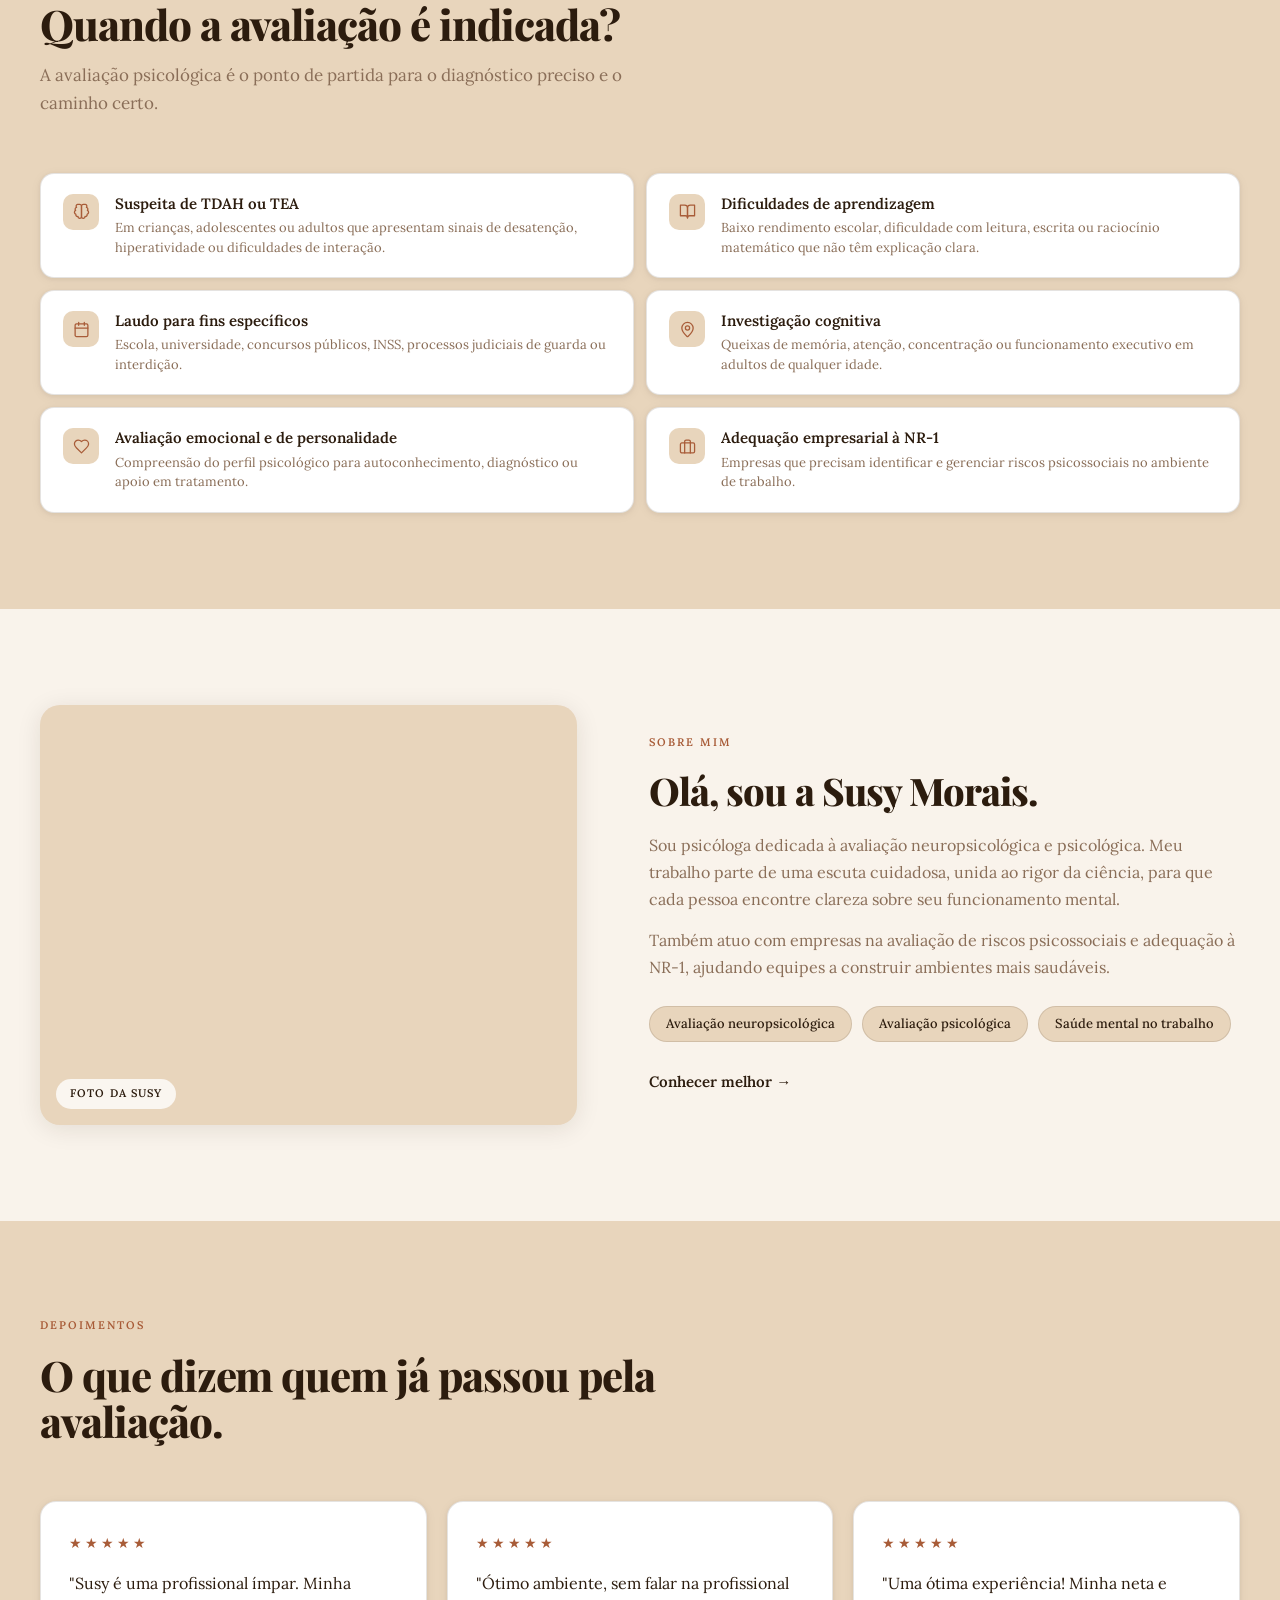
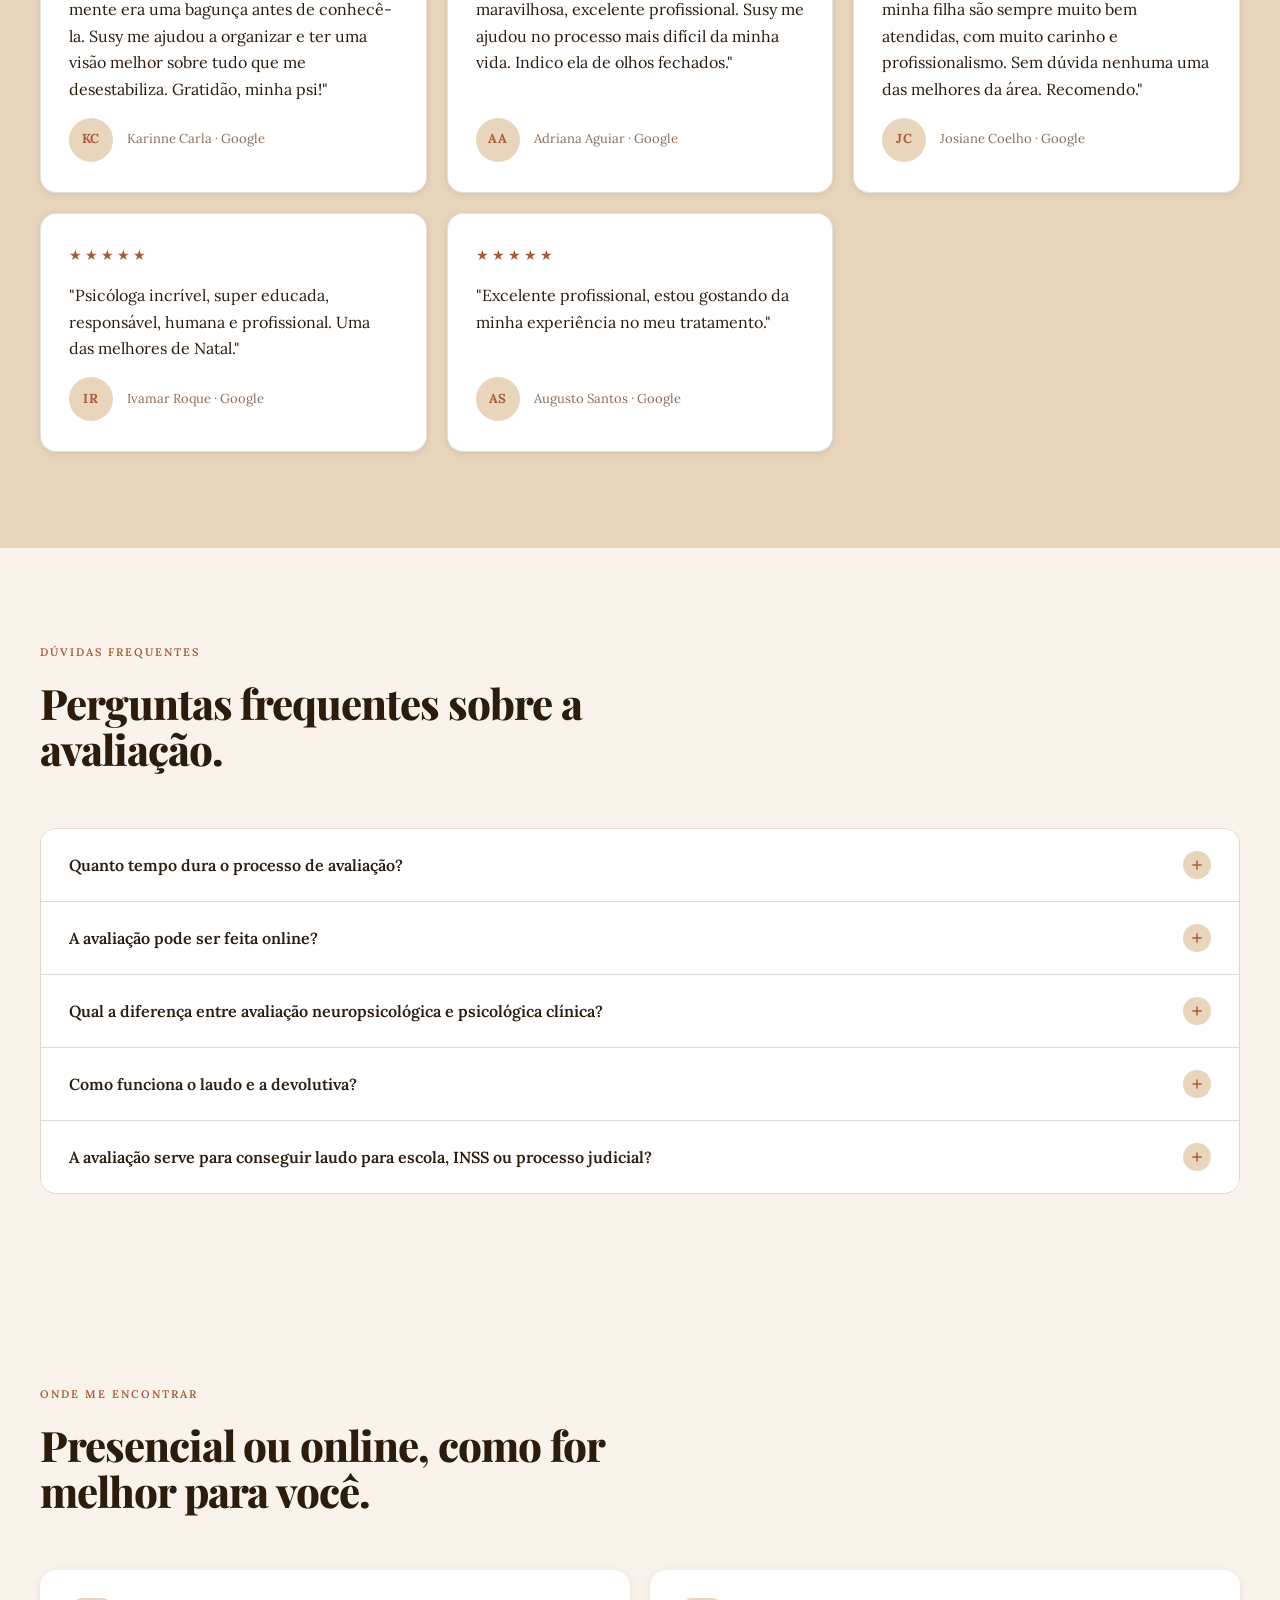
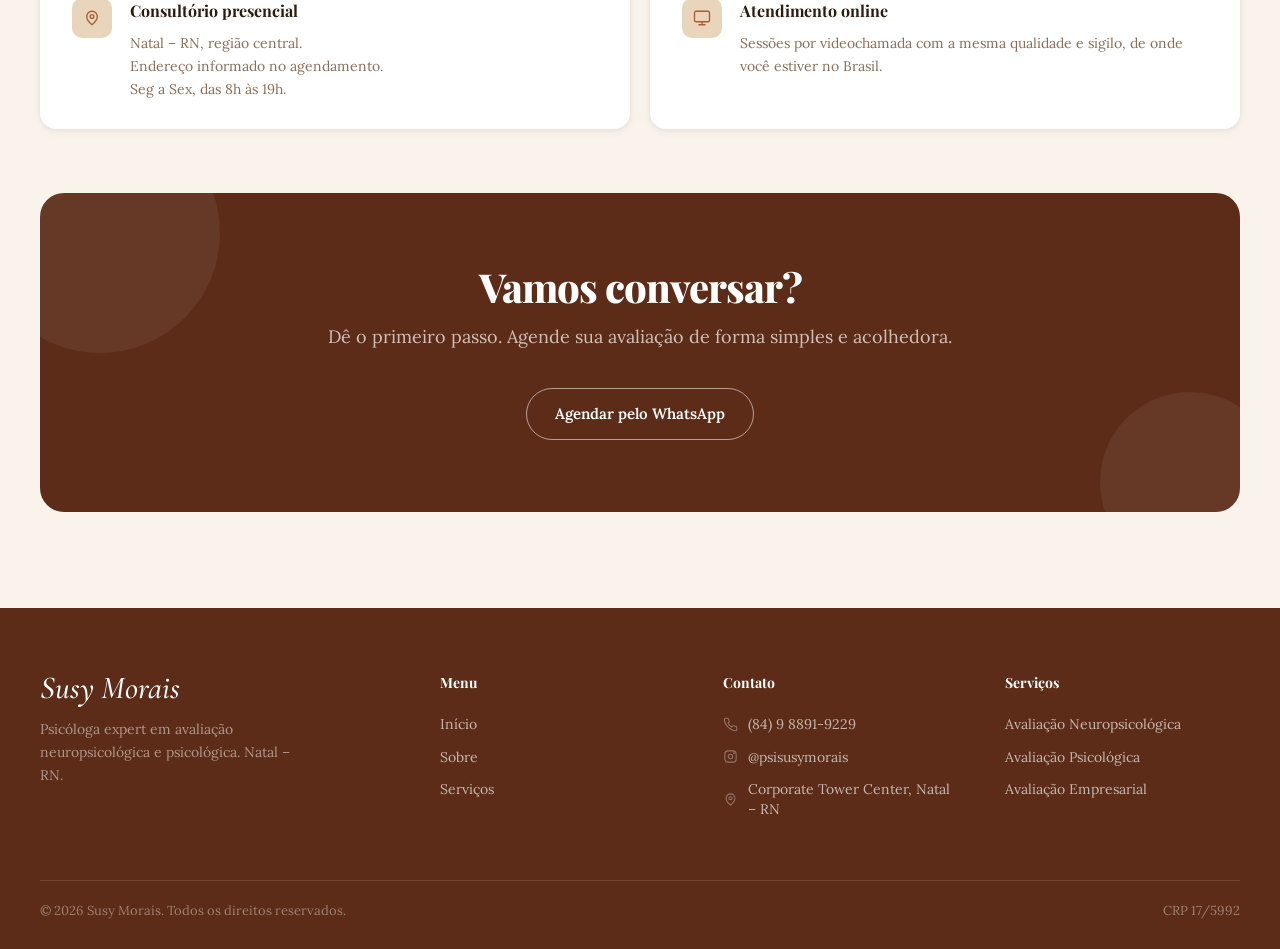
==== commit f385b59c: "Volta título original do hero e move nova frase para subtítulo" ====
--- a/index.html
+++ b/index.html
@@ -40,8 +40,8 @@
     <div class="wrap hero-grid">
       <div>
         <p class="hero-eyebrow">Avaliação · Neuropsicológica · Clínica · Empresarial</p>
-        <h1>Avaliações psicológicas e neuropsicológicas com <em>ciência</em> e excelência.</h1>
-        <p class="hero-sub">Avaliações psicológicas e neuropsicológicas baseadas em evidências, presencial em Natal/RN e online para todo o Brasil.</p>
+        <h1>Um espaço para <em>compreender</em> a sua saúde mental.</h1>
+        <p class="hero-sub">Avaliações psicológicas e neuropsicológicas com ciência e excelência.</p>
         <div class="hero-cta">
           <a class="btn-primary" href="https://wa.me/5584988919229?text=Ol%C3%A1%20Susy%2C%20gostaria%20de%20agendar%20uma%20avalia%C3%A7%C3%A3o." target="_blank" rel="noopener">
             Agendar pelo WhatsApp
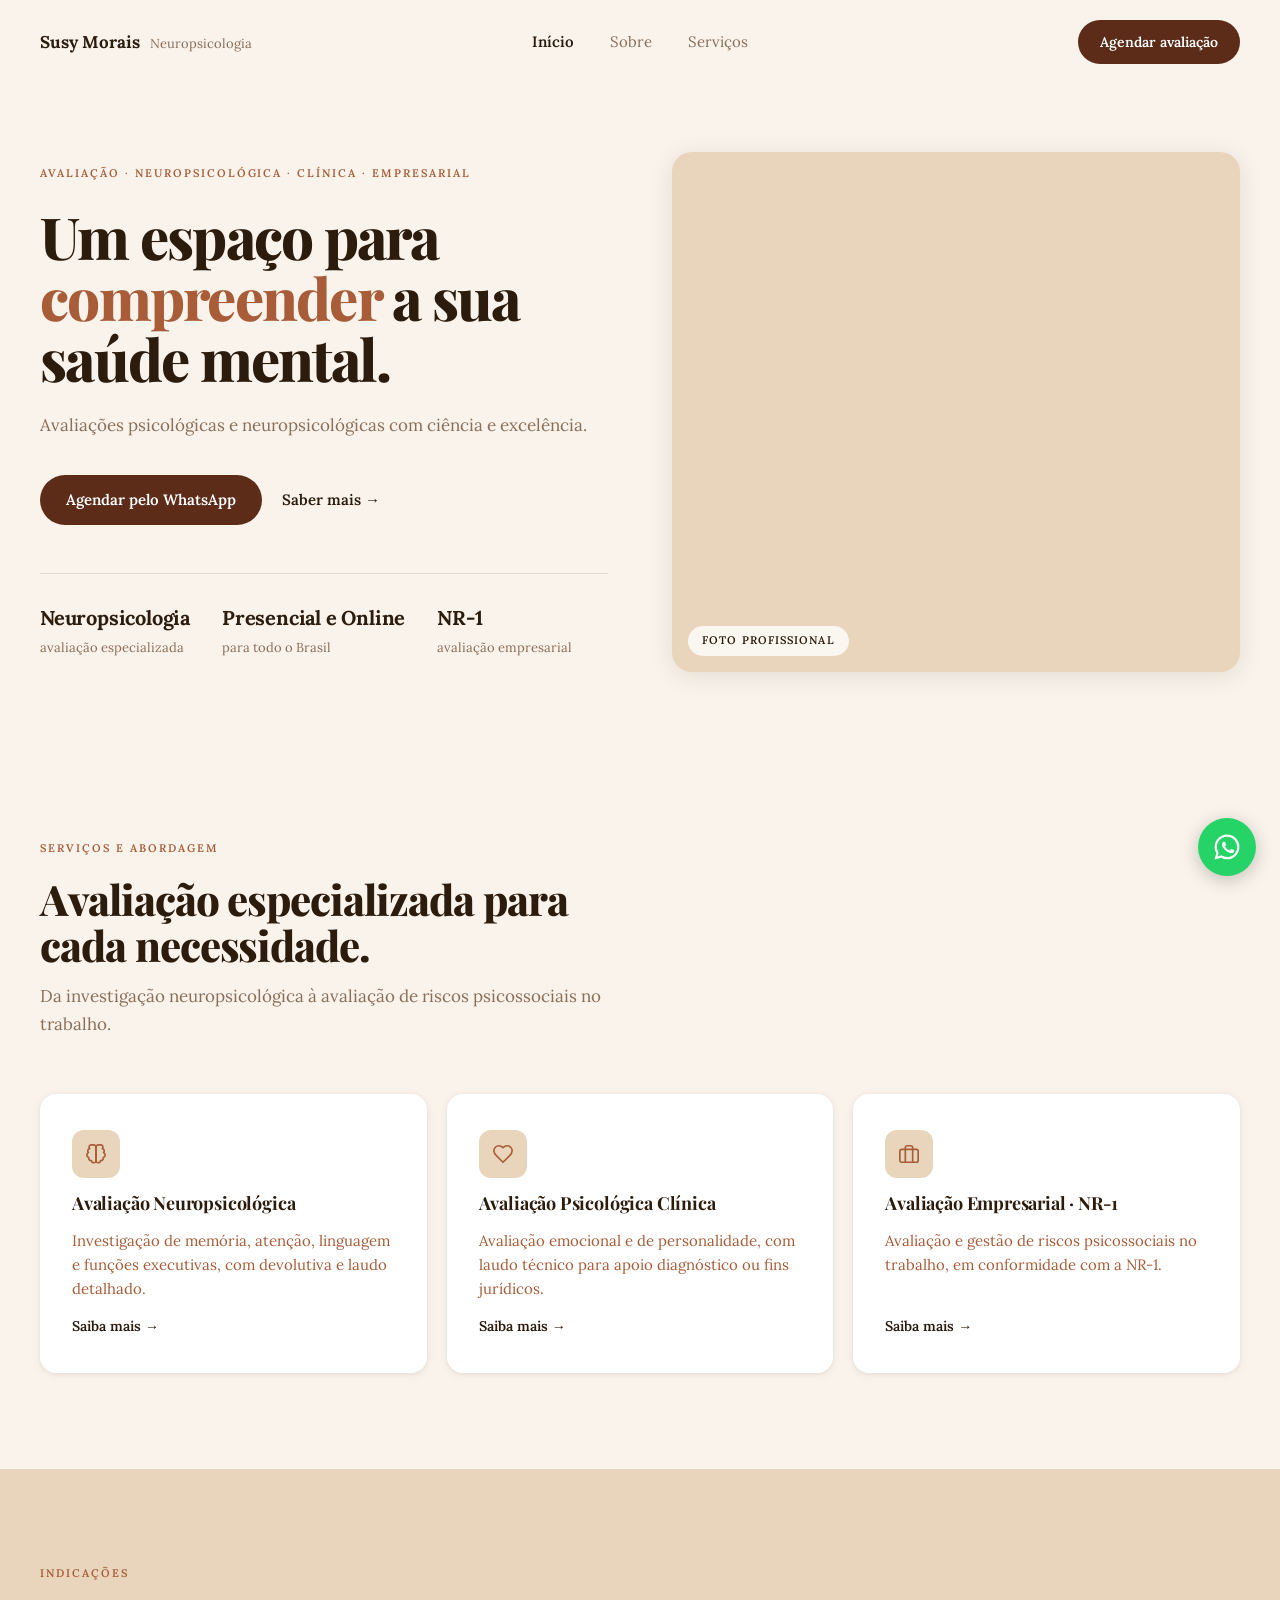
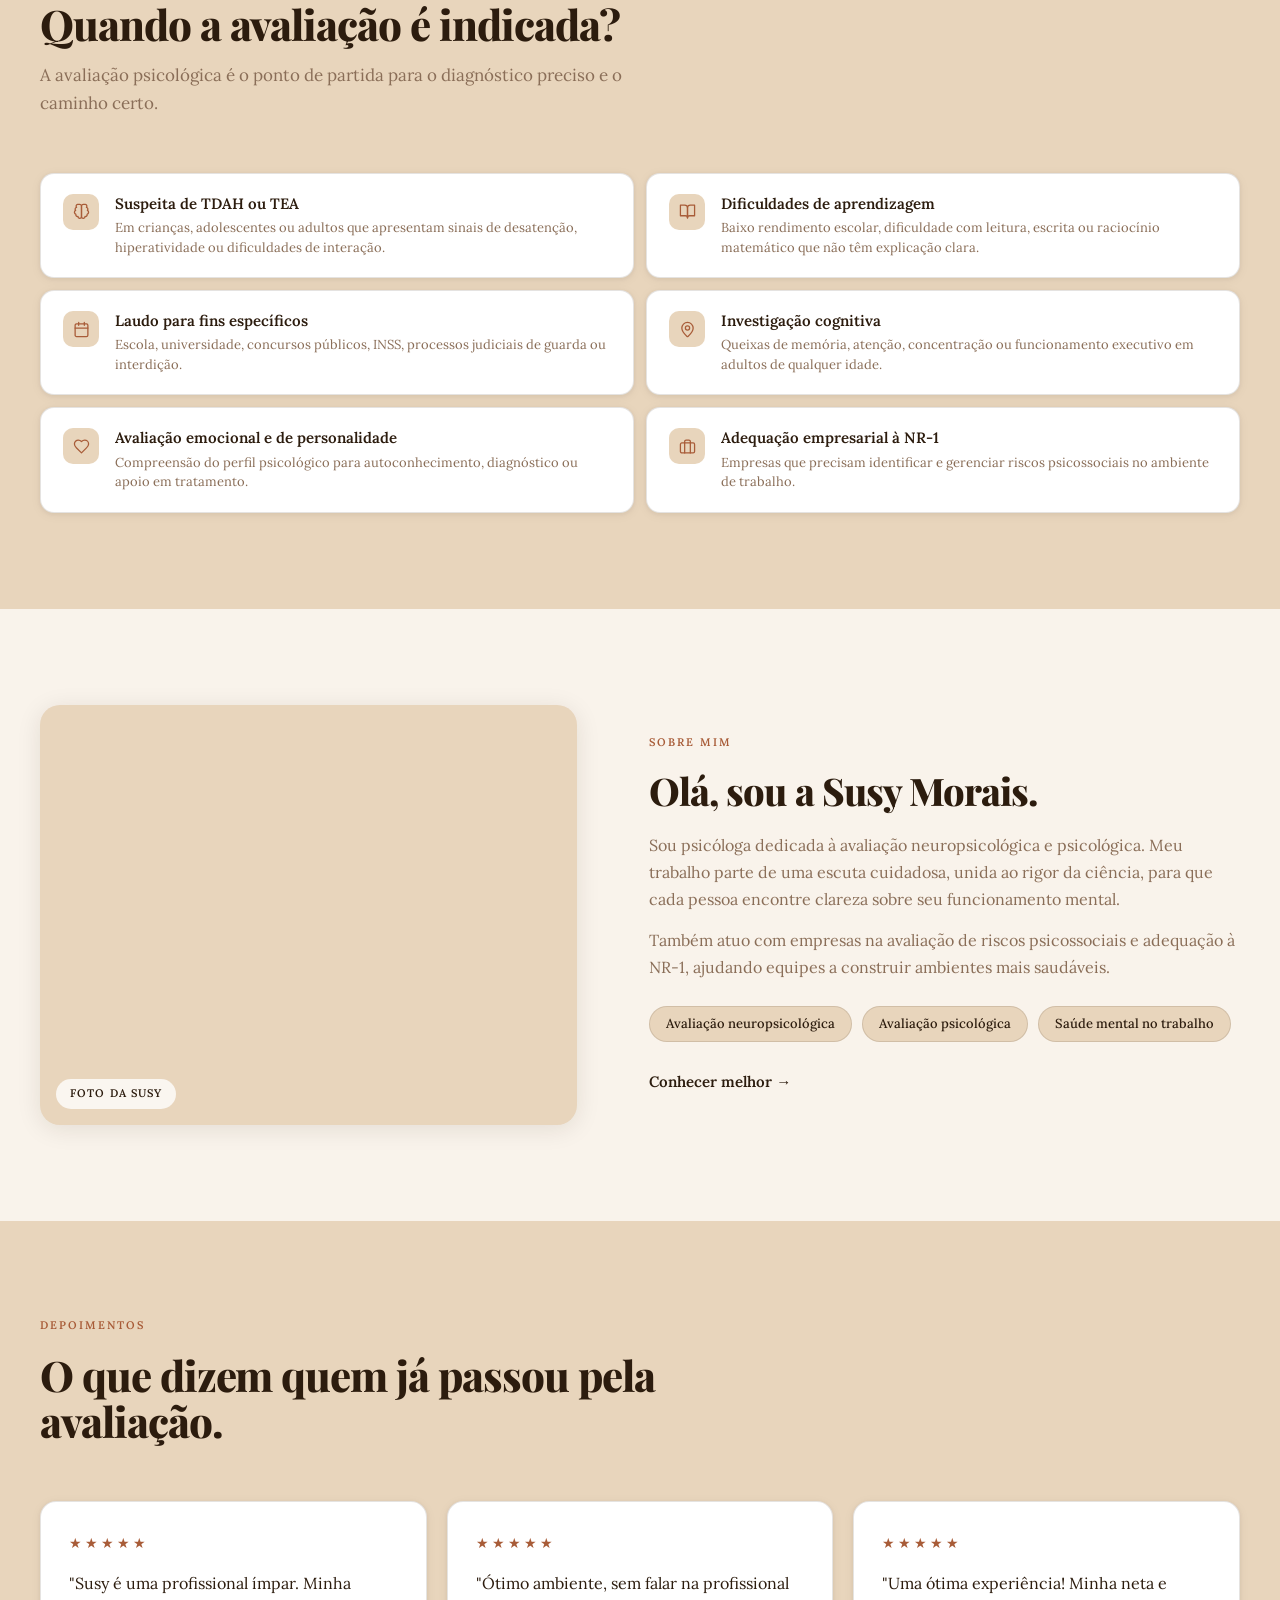
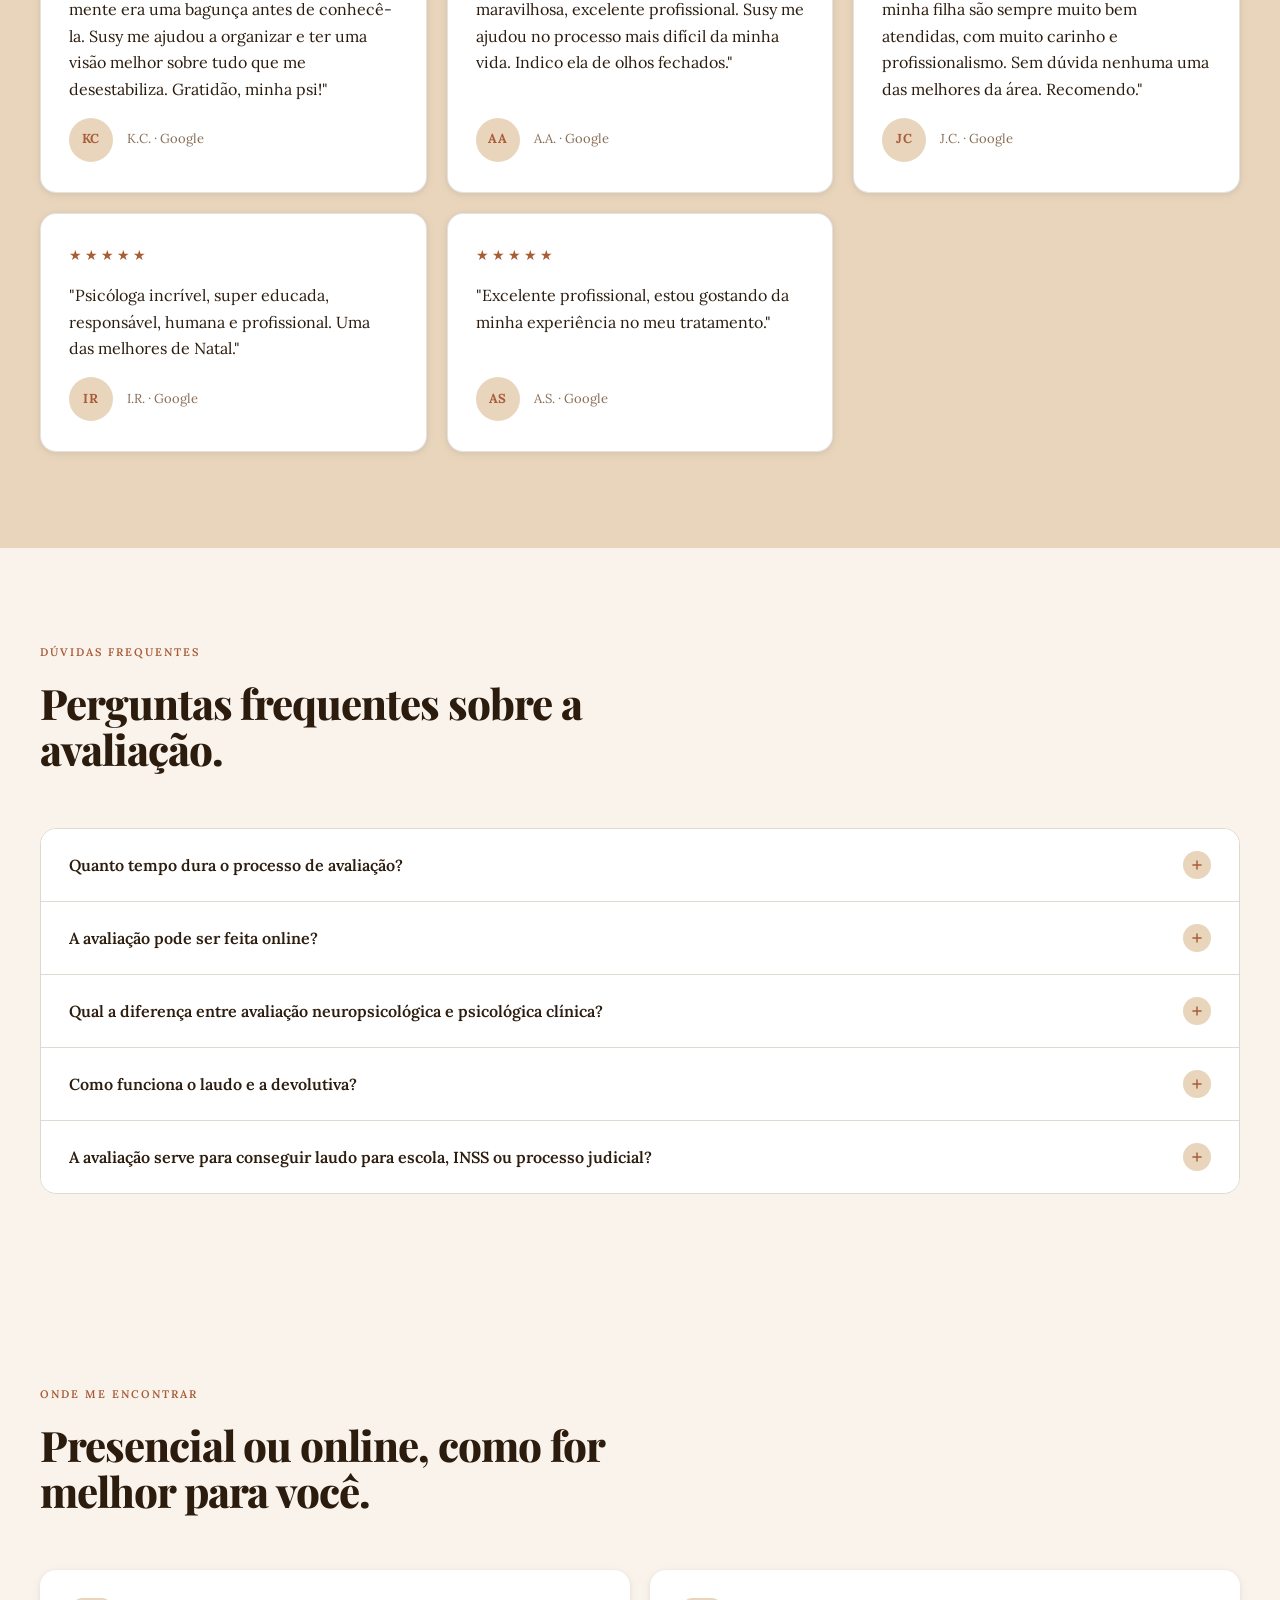
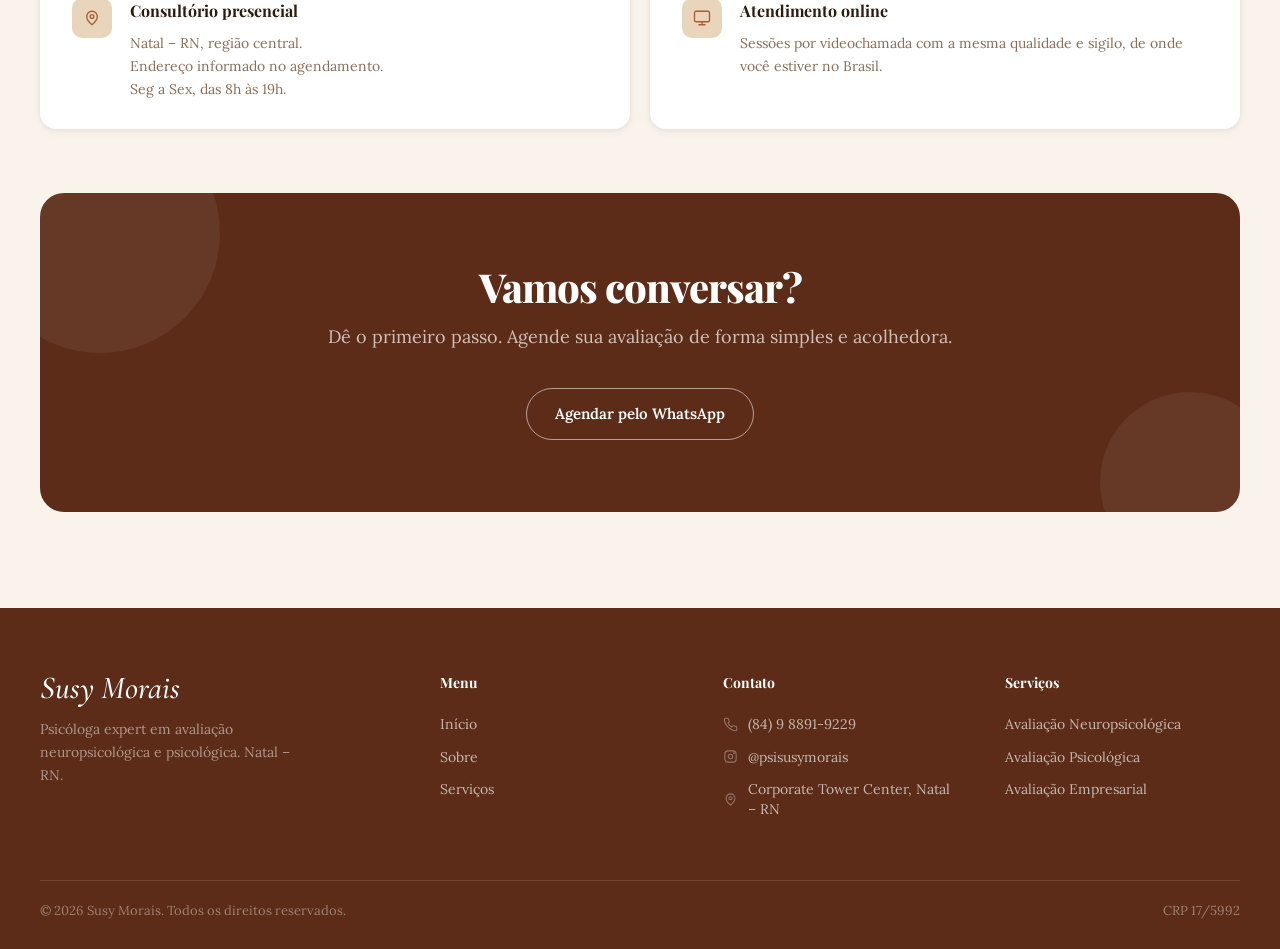
==== commit 0106d878: "Substitui nomes completos por iniciais nos depoimentos" ====
--- a/index.html
+++ b/index.html
@@ -198,7 +198,7 @@
           <p class="quote">"Susy é uma profissional ímpar. Minha mente era uma bagunça antes de conhecê-la. Susy me ajudou a organizar e ter uma visão melhor sobre tudo que me desestabiliza. Gratidão, minha psi!"</p>
           <div class="who">
             <div class="testi-avatar">KC</div>
-            <span>Karinne Carla · Google</span>
+            <span>K.C. · Google</span>
           </div>
         </div>
         <div class="testi">
@@ -206,7 +206,7 @@
           <p class="quote">"Ótimo ambiente, sem falar na profissional maravilhosa, excelente profissional. Susy me ajudou no processo mais difícil da minha vida. Indico ela de olhos fechados."</p>
           <div class="who">
             <div class="testi-avatar">AA</div>
-            <span>Adriana Aguiar · Google</span>
+            <span>A.A. · Google</span>
           </div>
         </div>
         <div class="testi">
@@ -214,7 +214,7 @@
           <p class="quote">"Uma ótima experiência! Minha neta e minha filha são sempre muito bem atendidas, com muito carinho e profissionalismo. Sem dúvida nenhuma uma das melhores da área. Recomendo."</p>
           <div class="who">
             <div class="testi-avatar">JC</div>
-            <span>Josiane Coelho · Google</span>
+            <span>J.C. · Google</span>
           </div>
         </div>
         <div class="testi">
@@ -222,7 +222,7 @@
           <p class="quote">"Psicóloga incrível, super educada, responsável, humana e profissional. Uma das melhores de Natal."</p>
           <div class="who">
             <div class="testi-avatar">IR</div>
-            <span>Ivamar Roque · Google</span>
+            <span>I.R. · Google</span>
           </div>
         </div>
         <div class="testi">
@@ -230,7 +230,7 @@
           <p class="quote">"Excelente profissional, estou gostando da minha experiência no meu tratamento."</p>
           <div class="who">
             <div class="testi-avatar">AS</div>
-            <span>Augusto Santos · Google</span>
+            <span>A.S. · Google</span>
           </div>
         </div>
       </div>
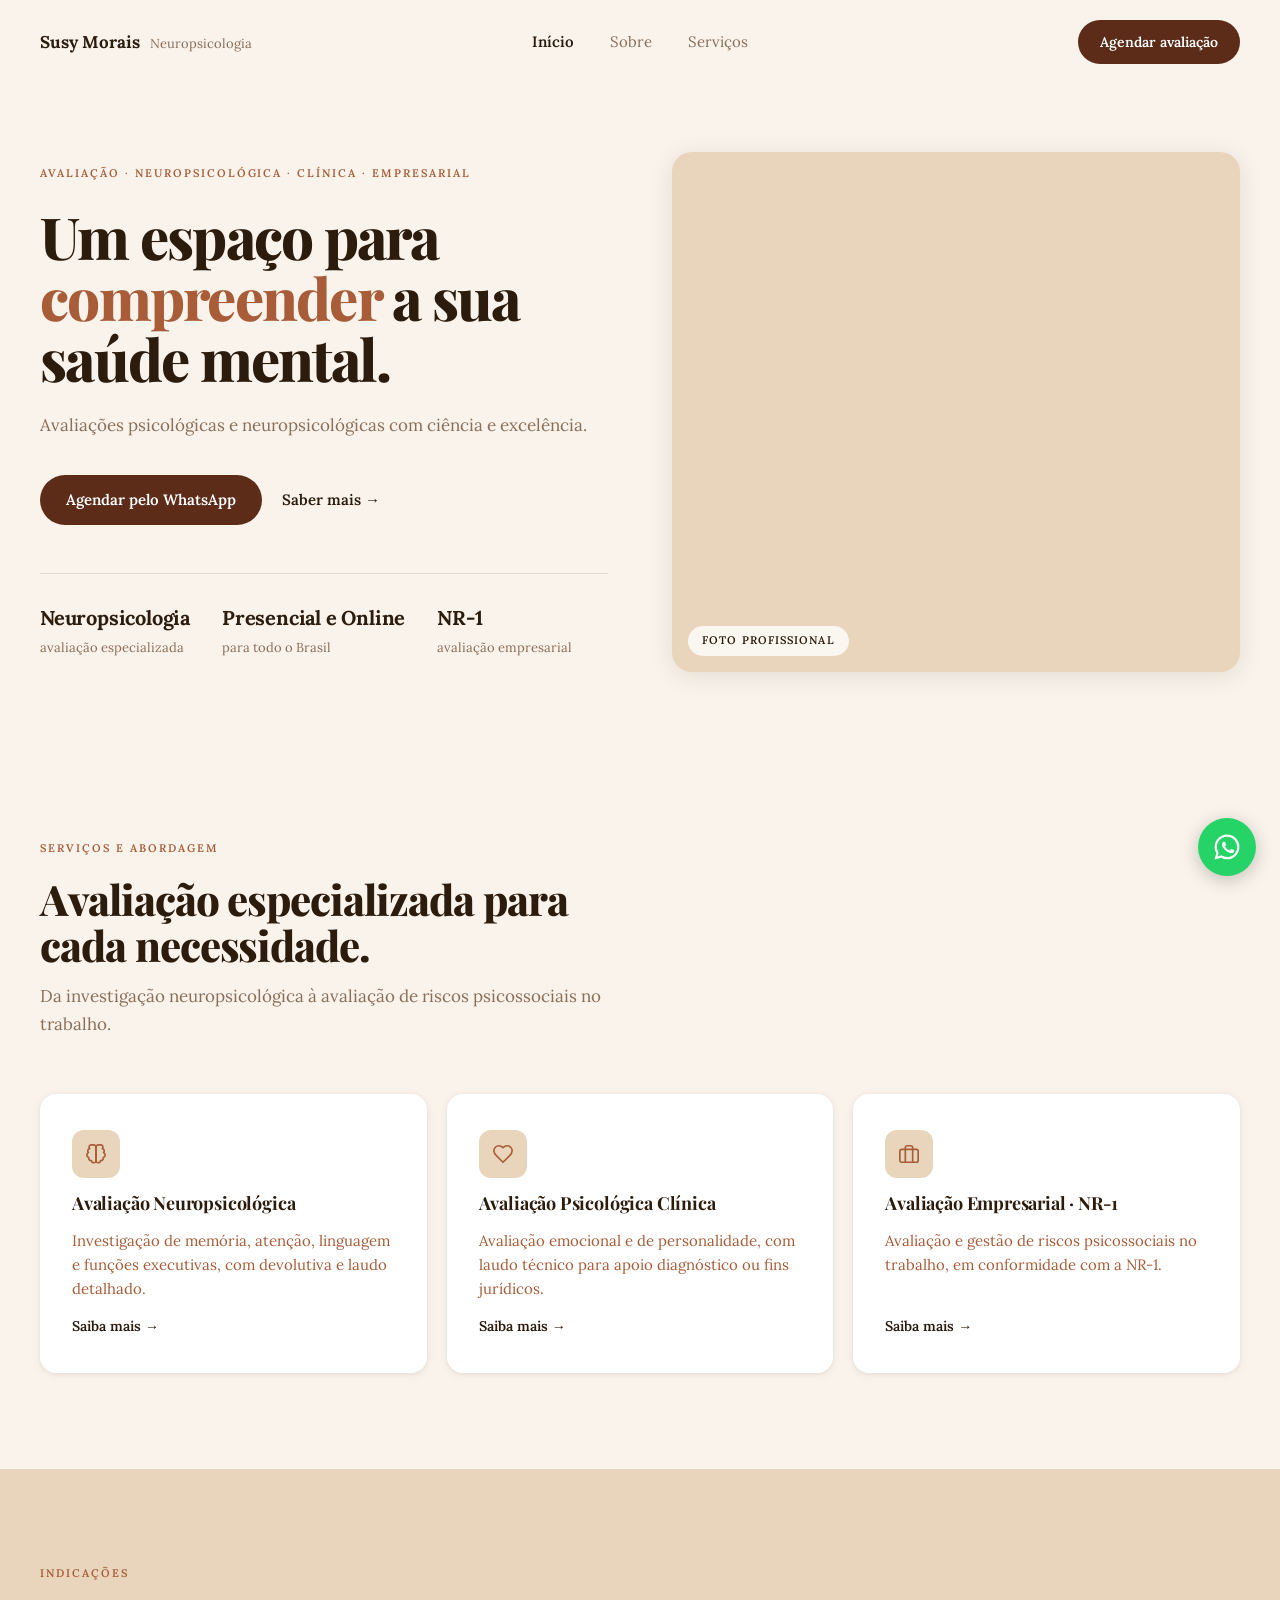
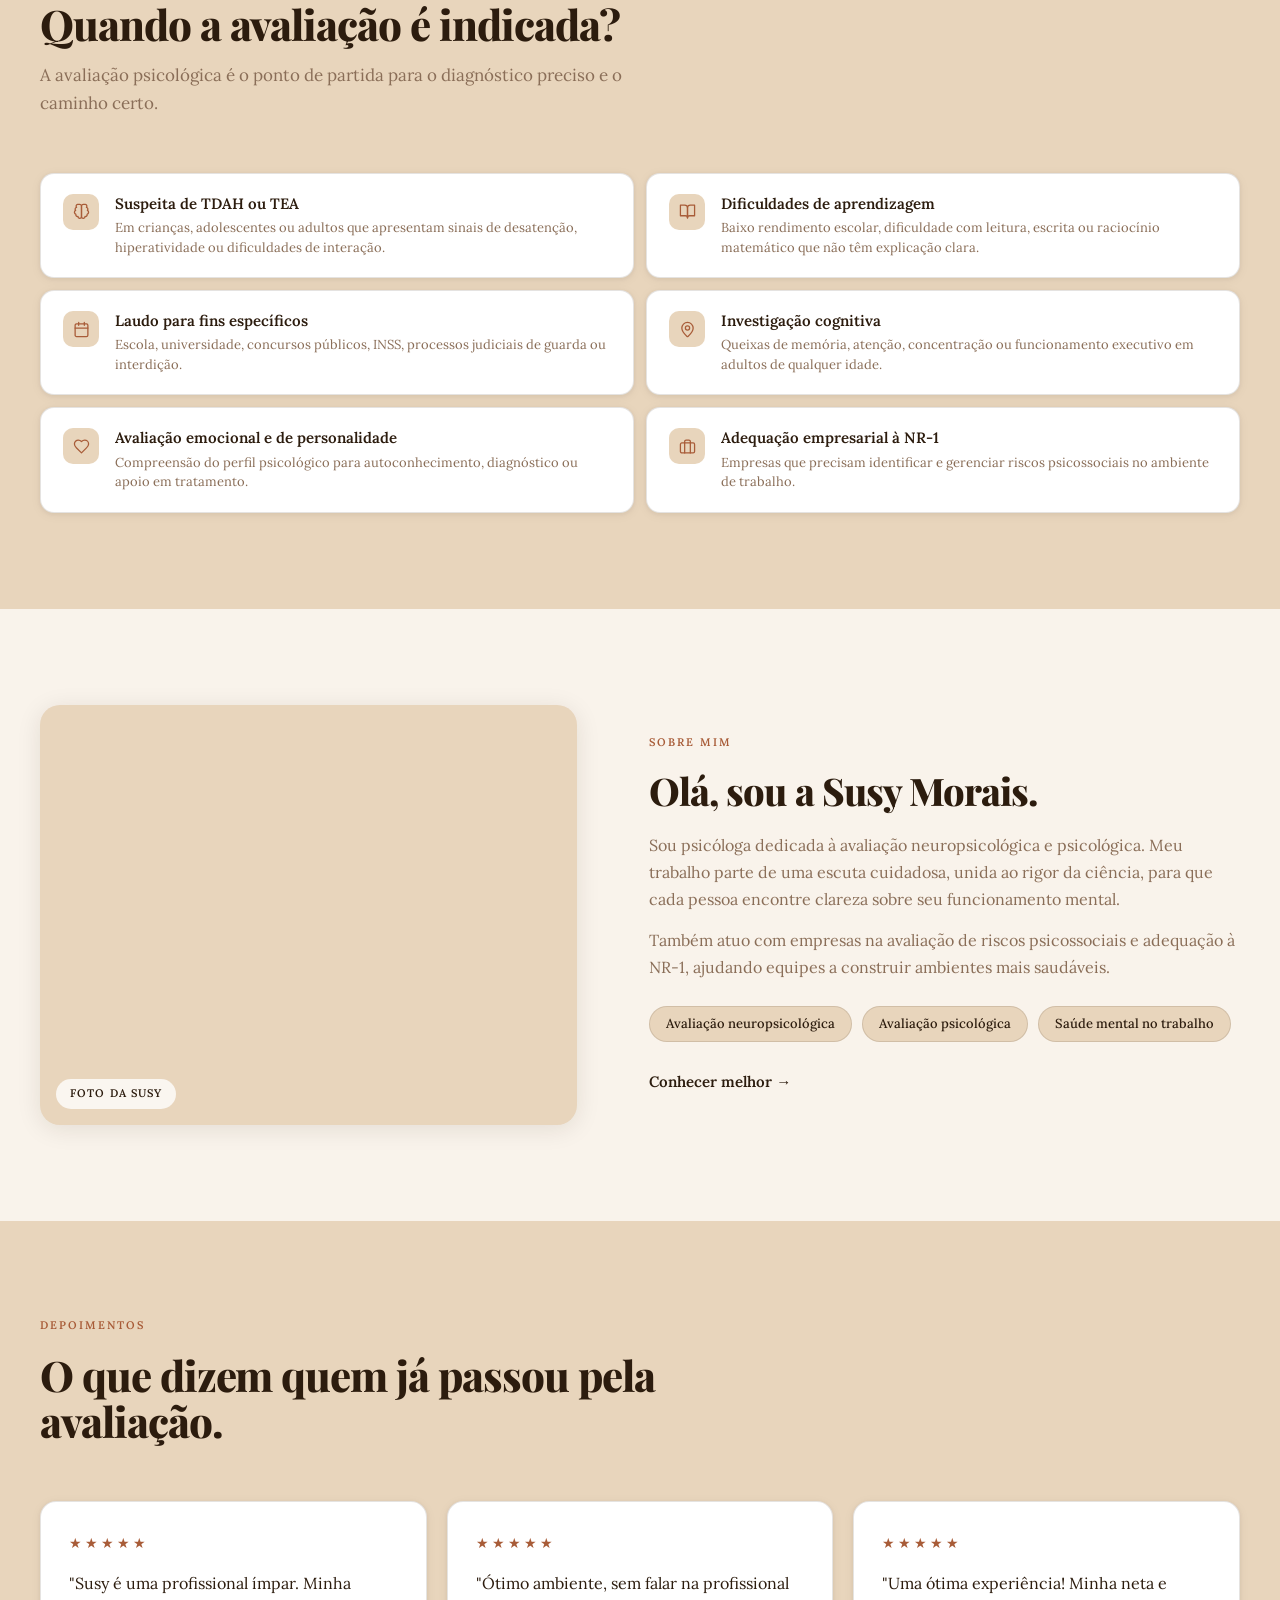
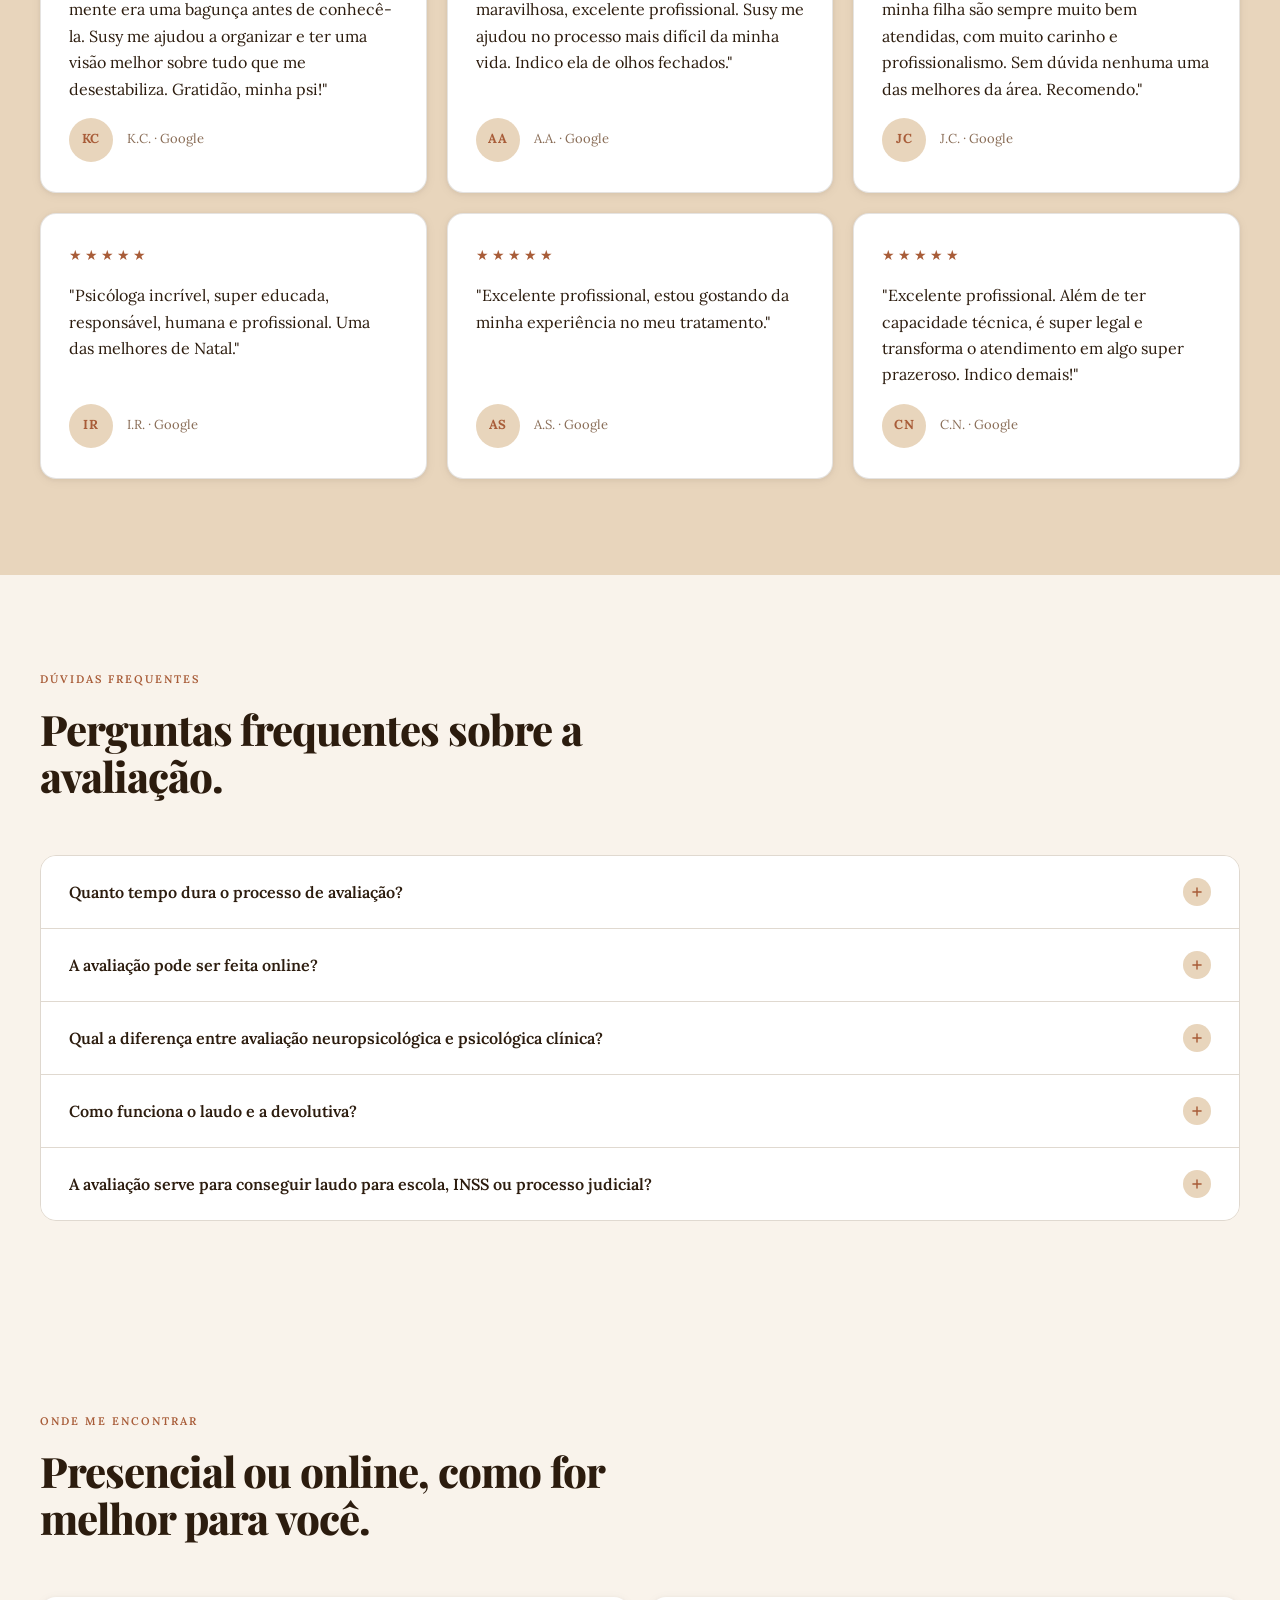
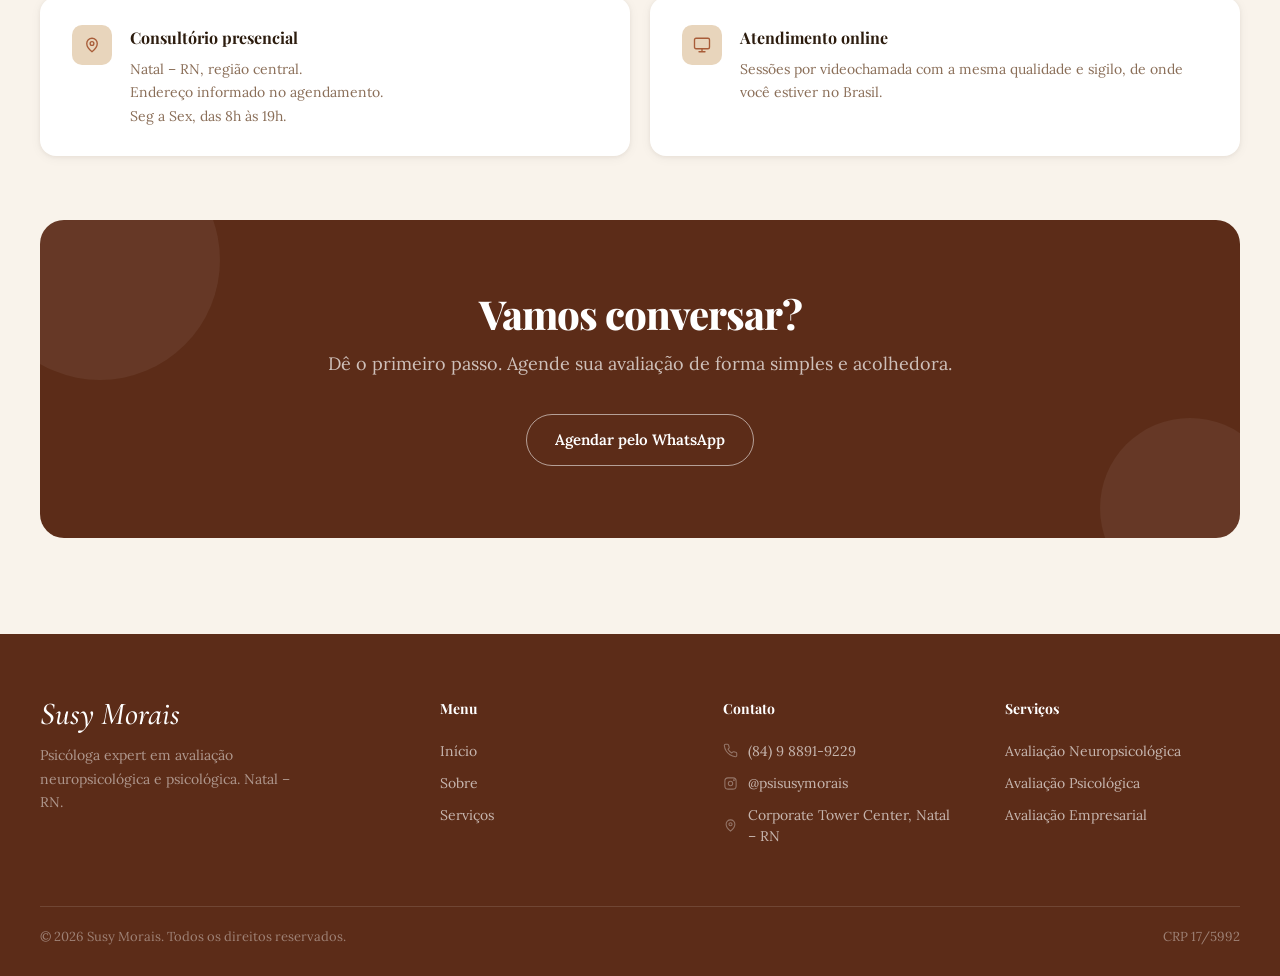
==== commit a9d39d18: "Adiciona depoimento de Caionara Neves" ====
--- a/index.html
+++ b/index.html
@@ -231,6 +231,14 @@
           <div class="who">
             <div class="testi-avatar">AS</div>
             <span>A.S. · Google</span>
+          </div>
+        </div>
+        <div class="testi">
+          <p class="stars">★★★★★</p>
+          <p class="quote">"Excelente profissional. Além de ter capacidade técnica, é super legal e transforma o atendimento em algo super prazeroso. Indico demais!"</p>
+          <div class="who">
+            <div class="testi-avatar">CN</div>
+            <span>C.N. · Google</span>
           </div>
         </div>
       </div>
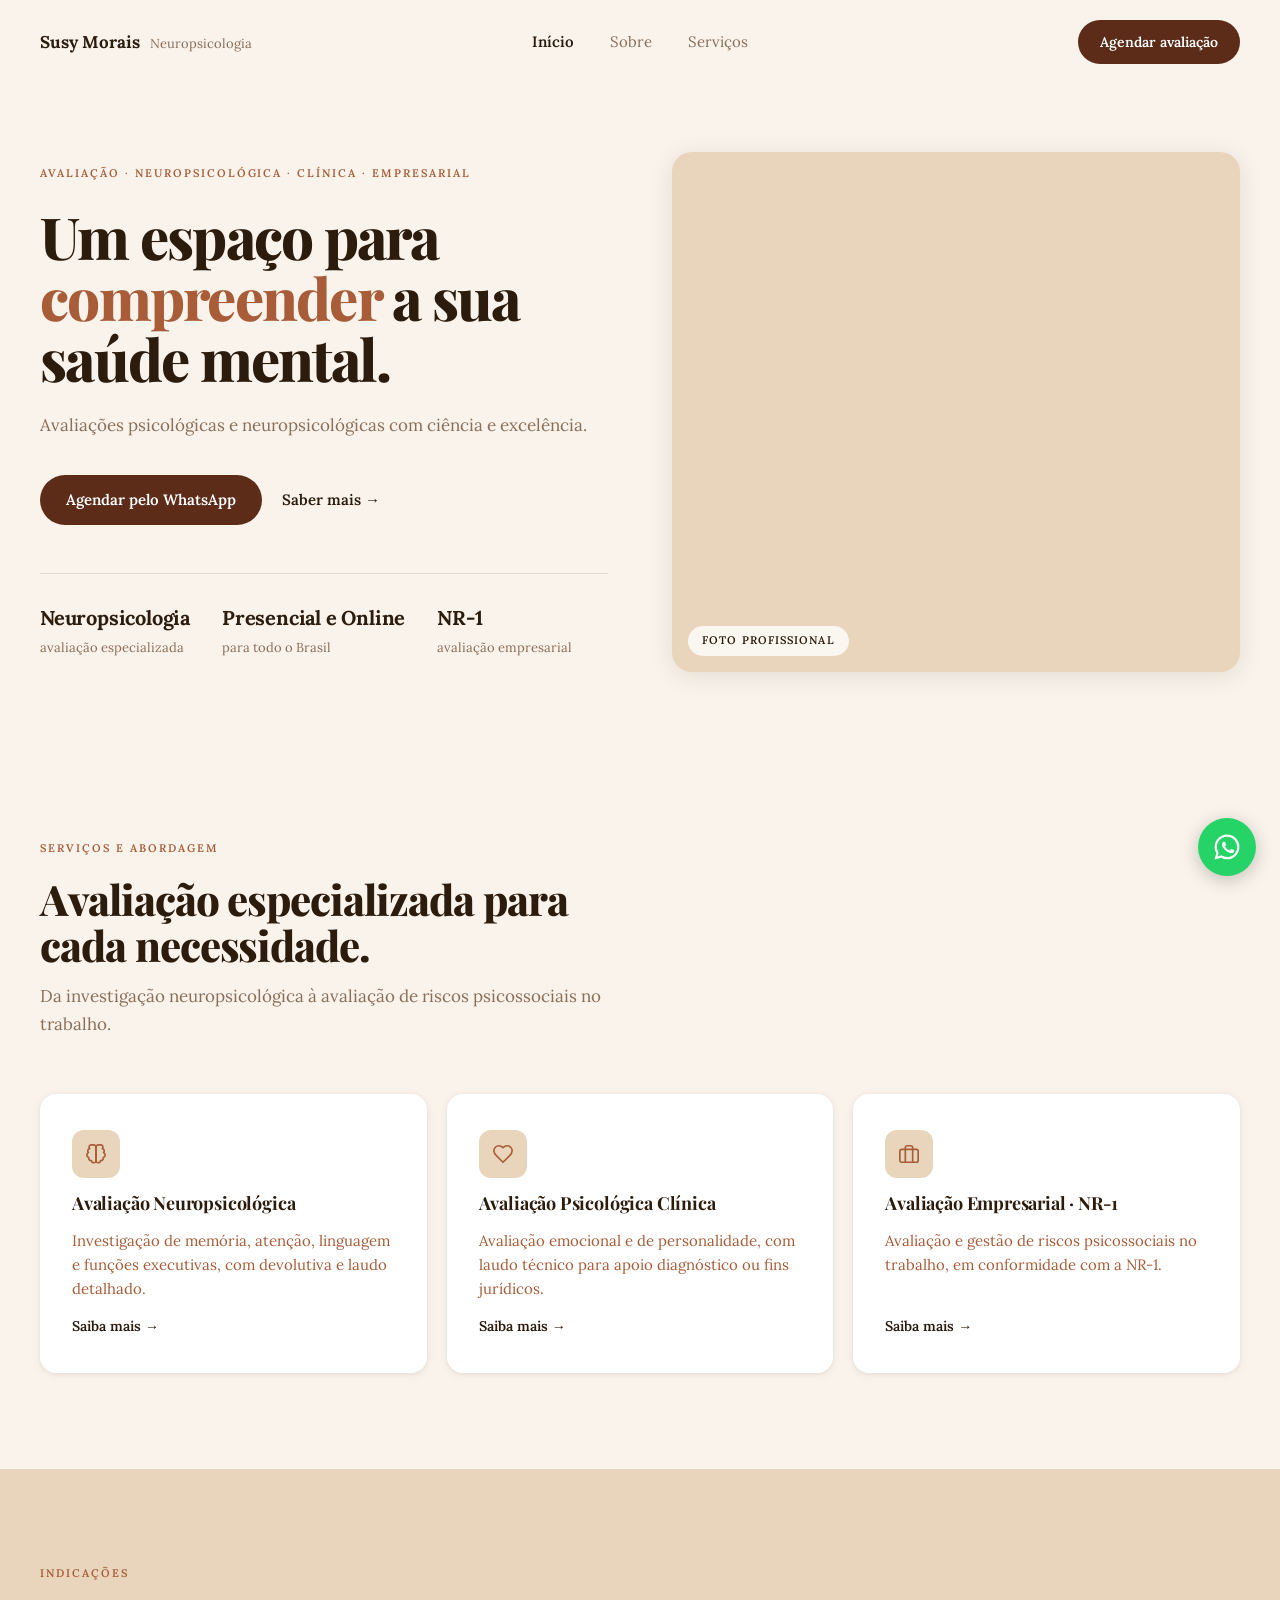
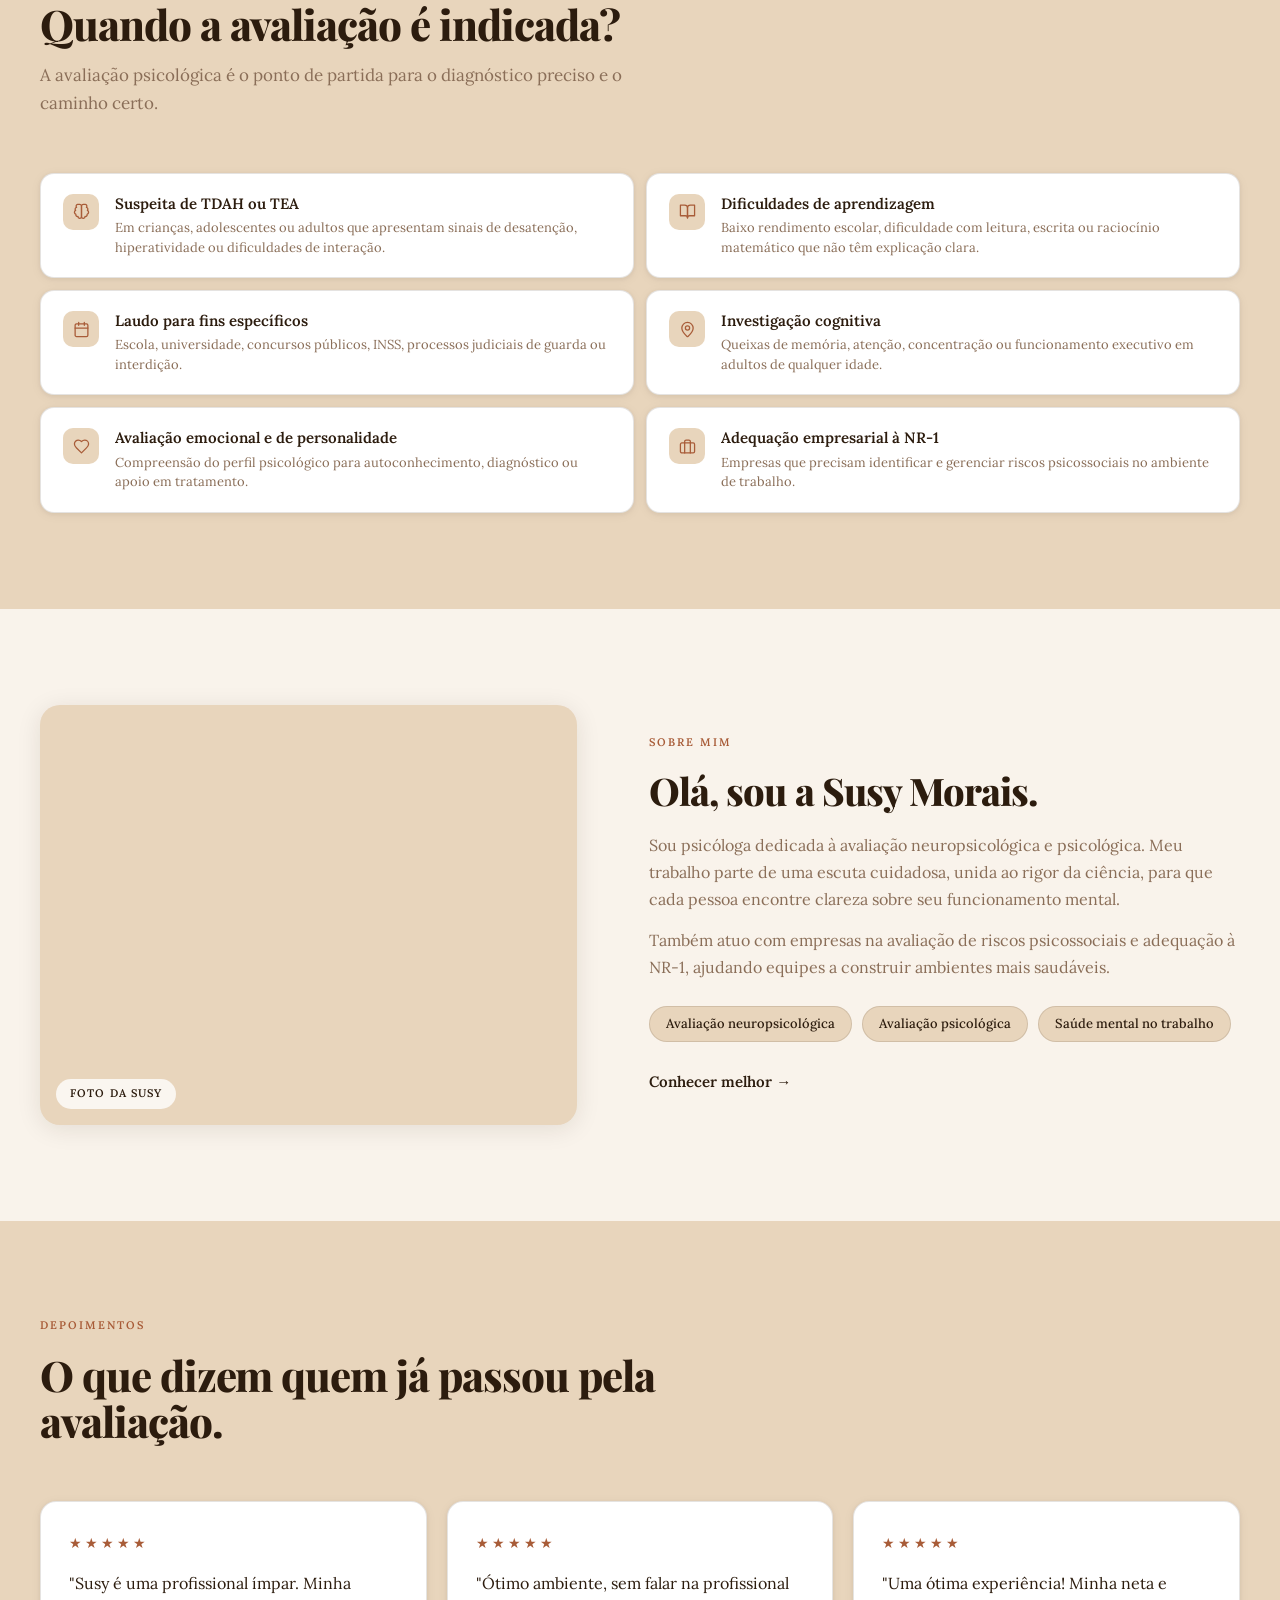
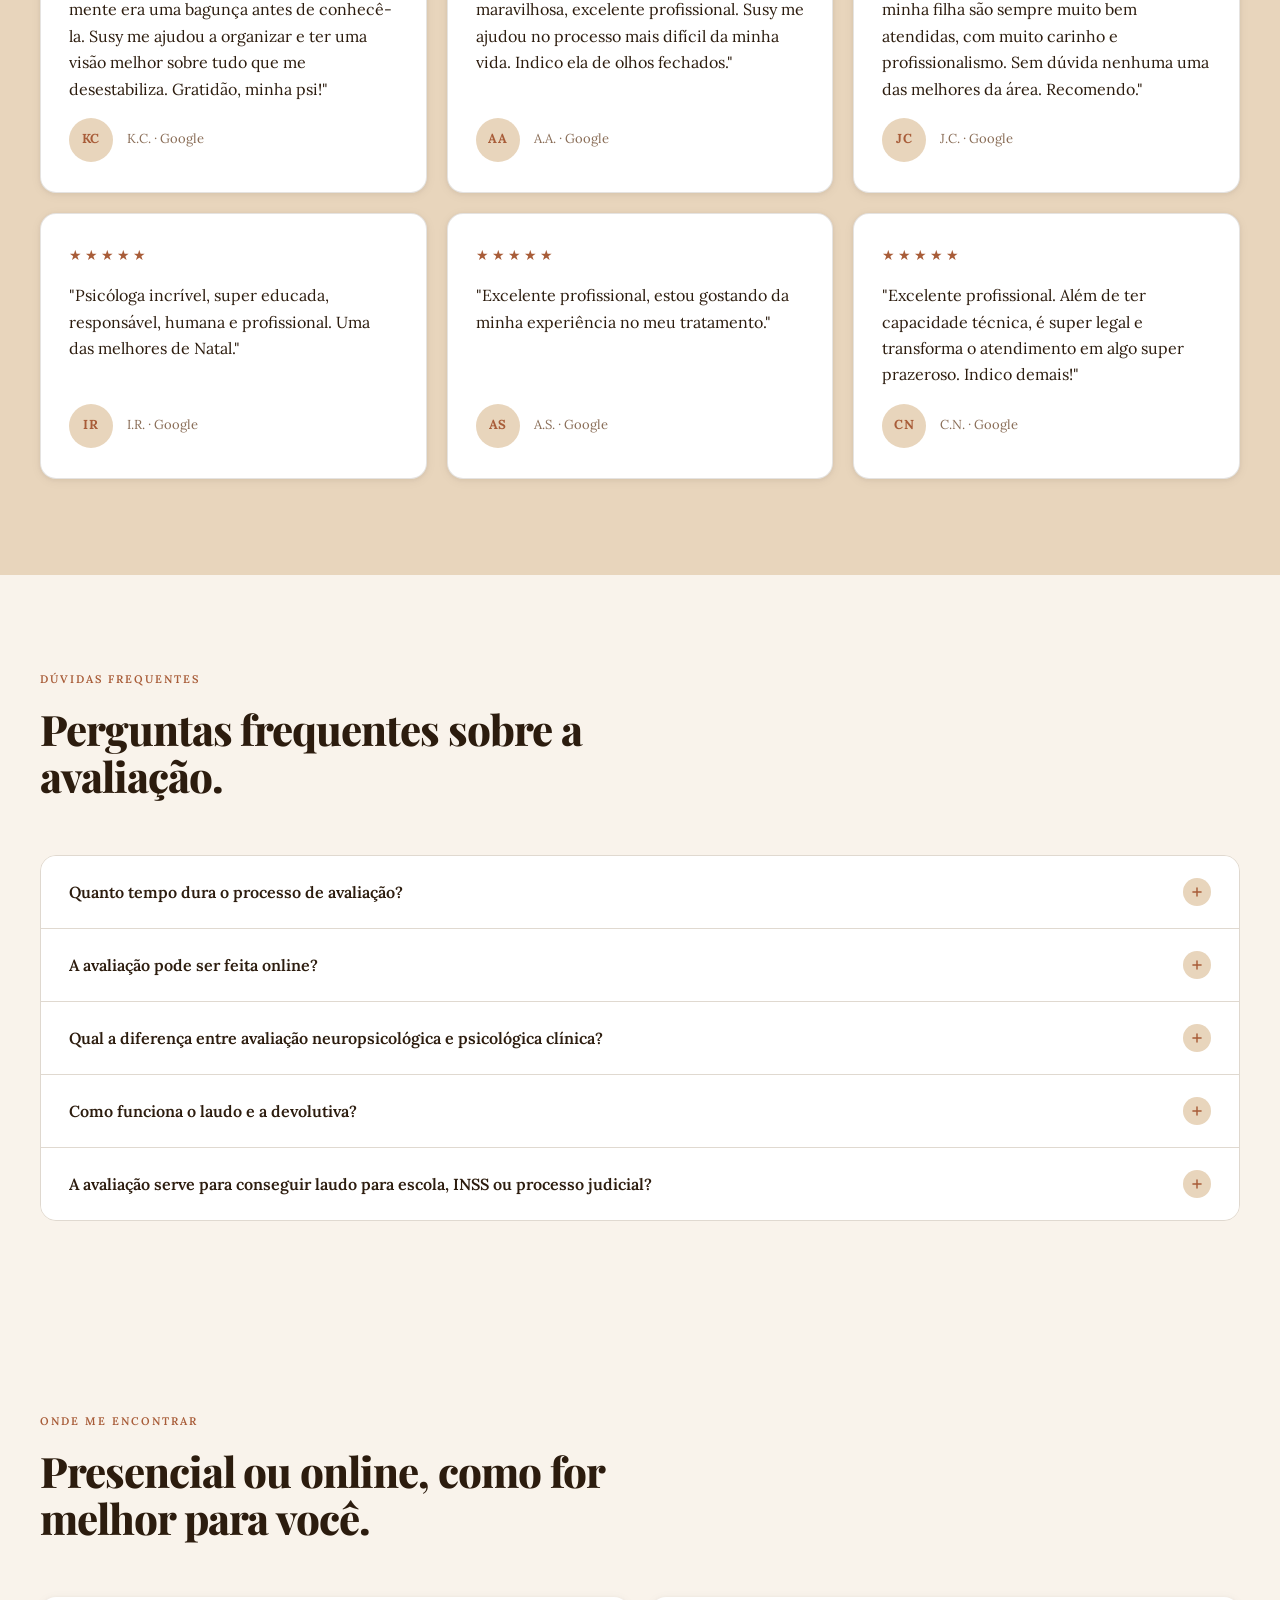
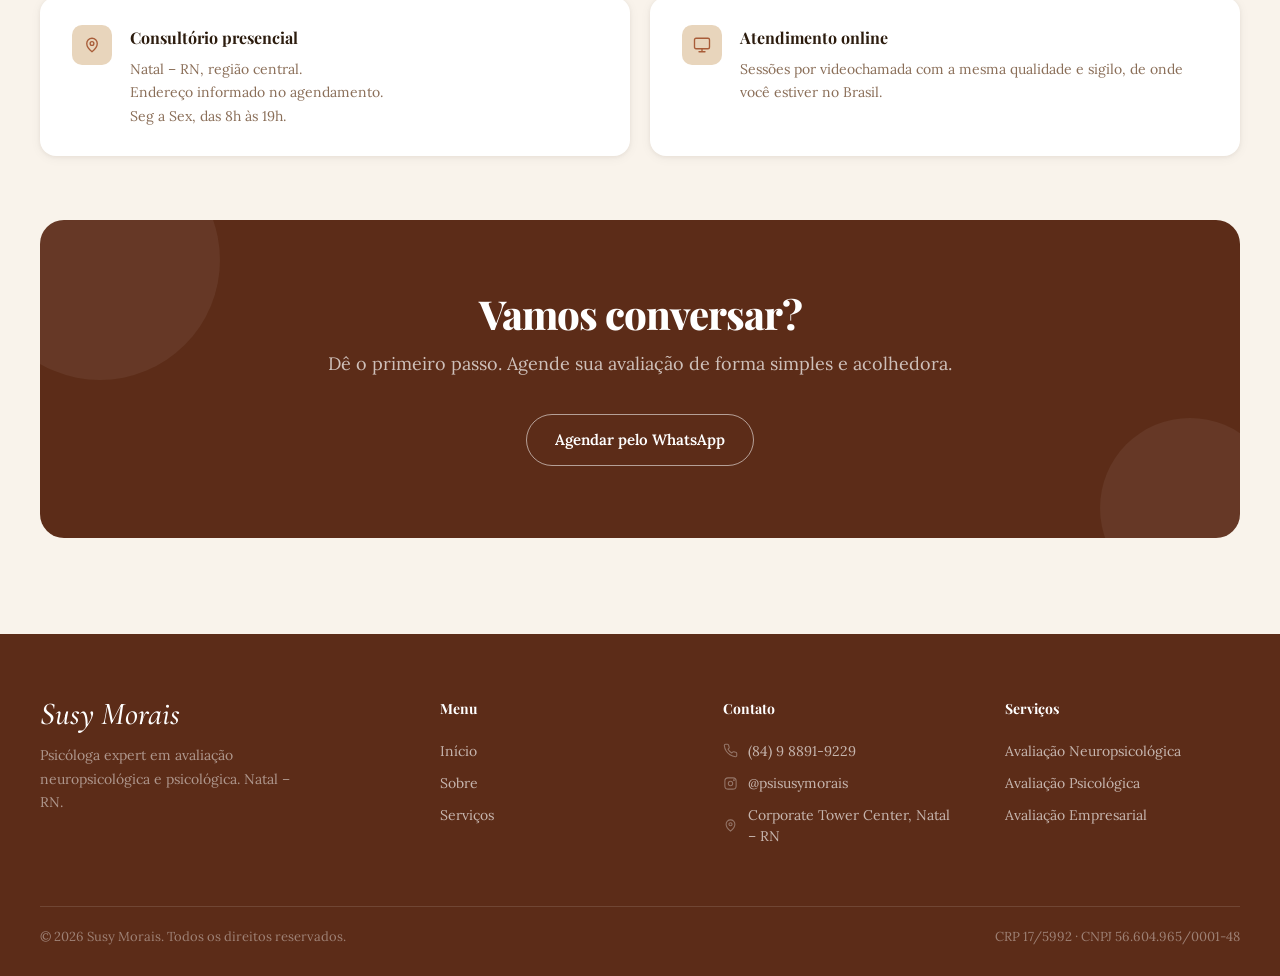
==== commit 5747c79b: "Adiciona CNPJ junto ao CRP no rodapé de todas as páginas" ====
--- a/index.html
+++ b/index.html
@@ -368,7 +368,7 @@
       </div>
       <div class="footer-bottom">
         <span>© 2026 Susy Morais. Todos os direitos reservados.</span>
-        <span>CRP 17/5992</span>
+        <span>CRP 17/5992 · CNPJ 56.604.965/0001-48</span>
       </div>
     </div>
   </footer>
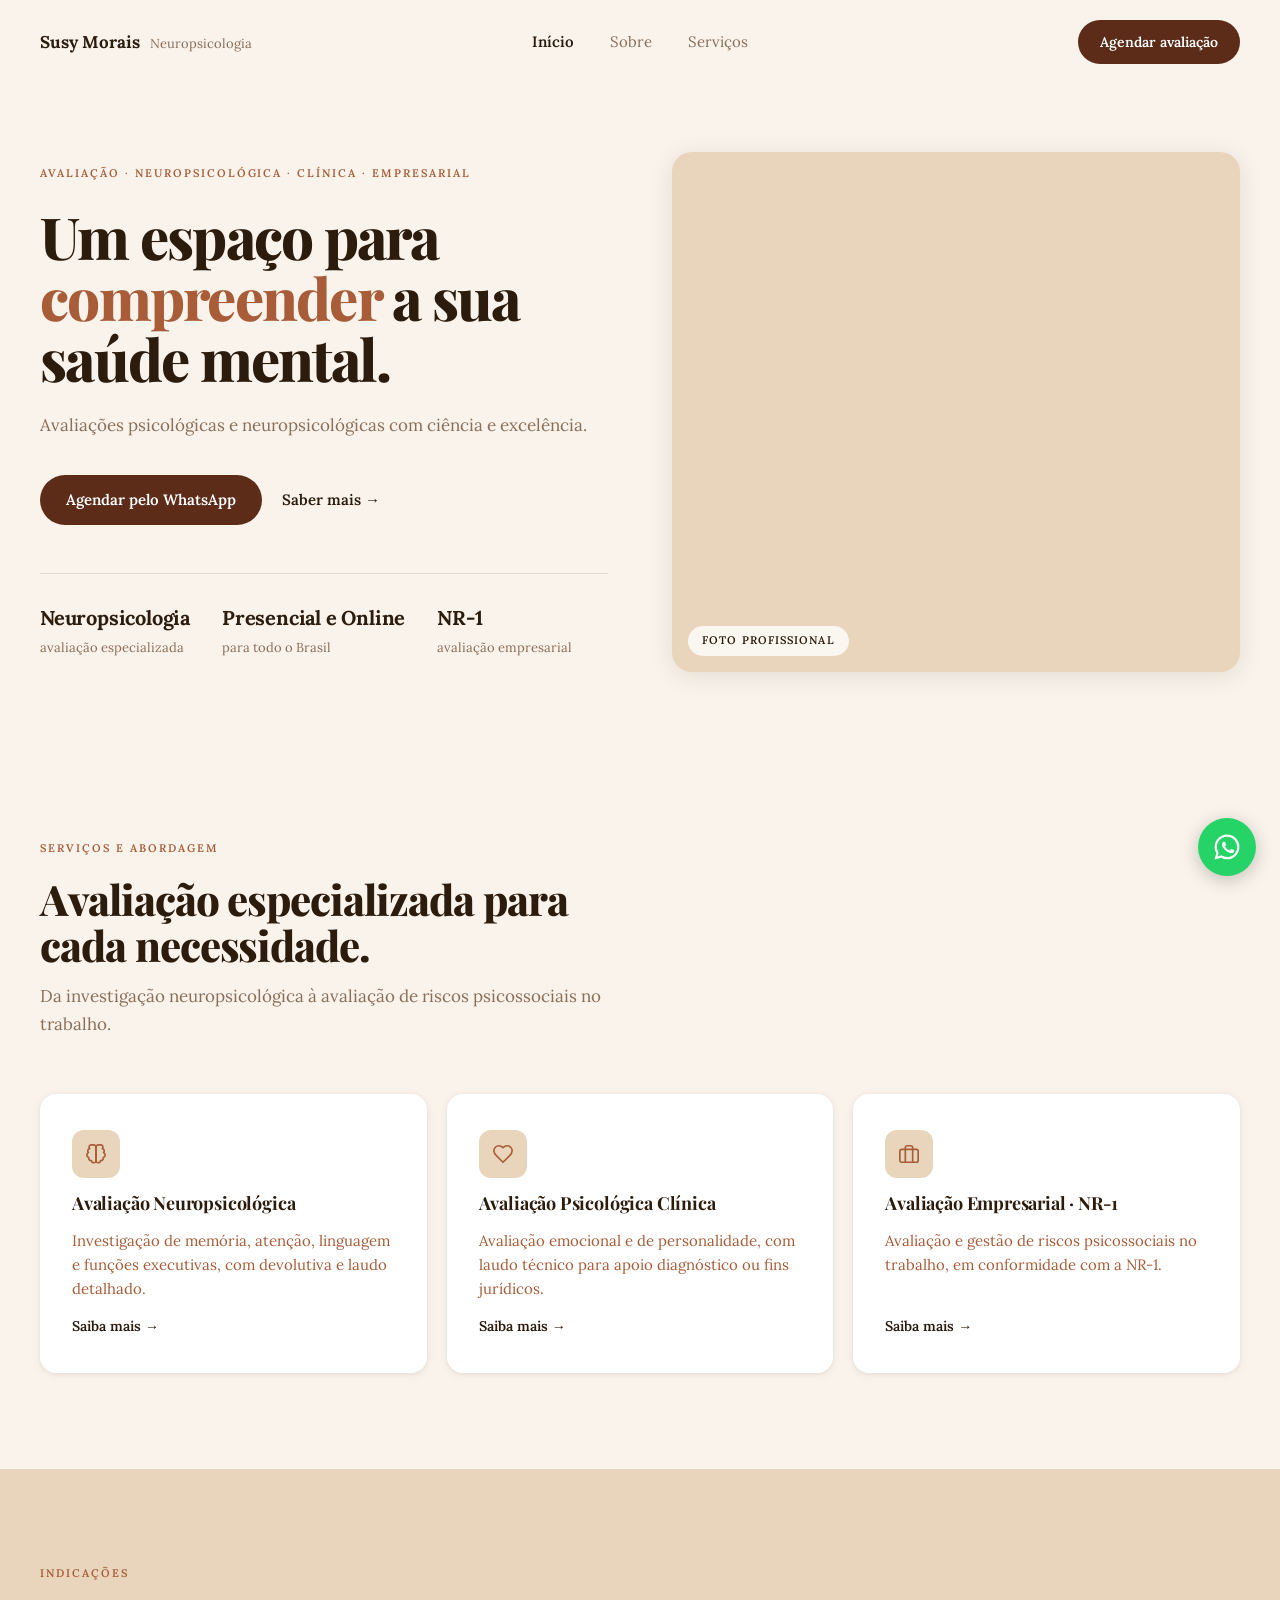
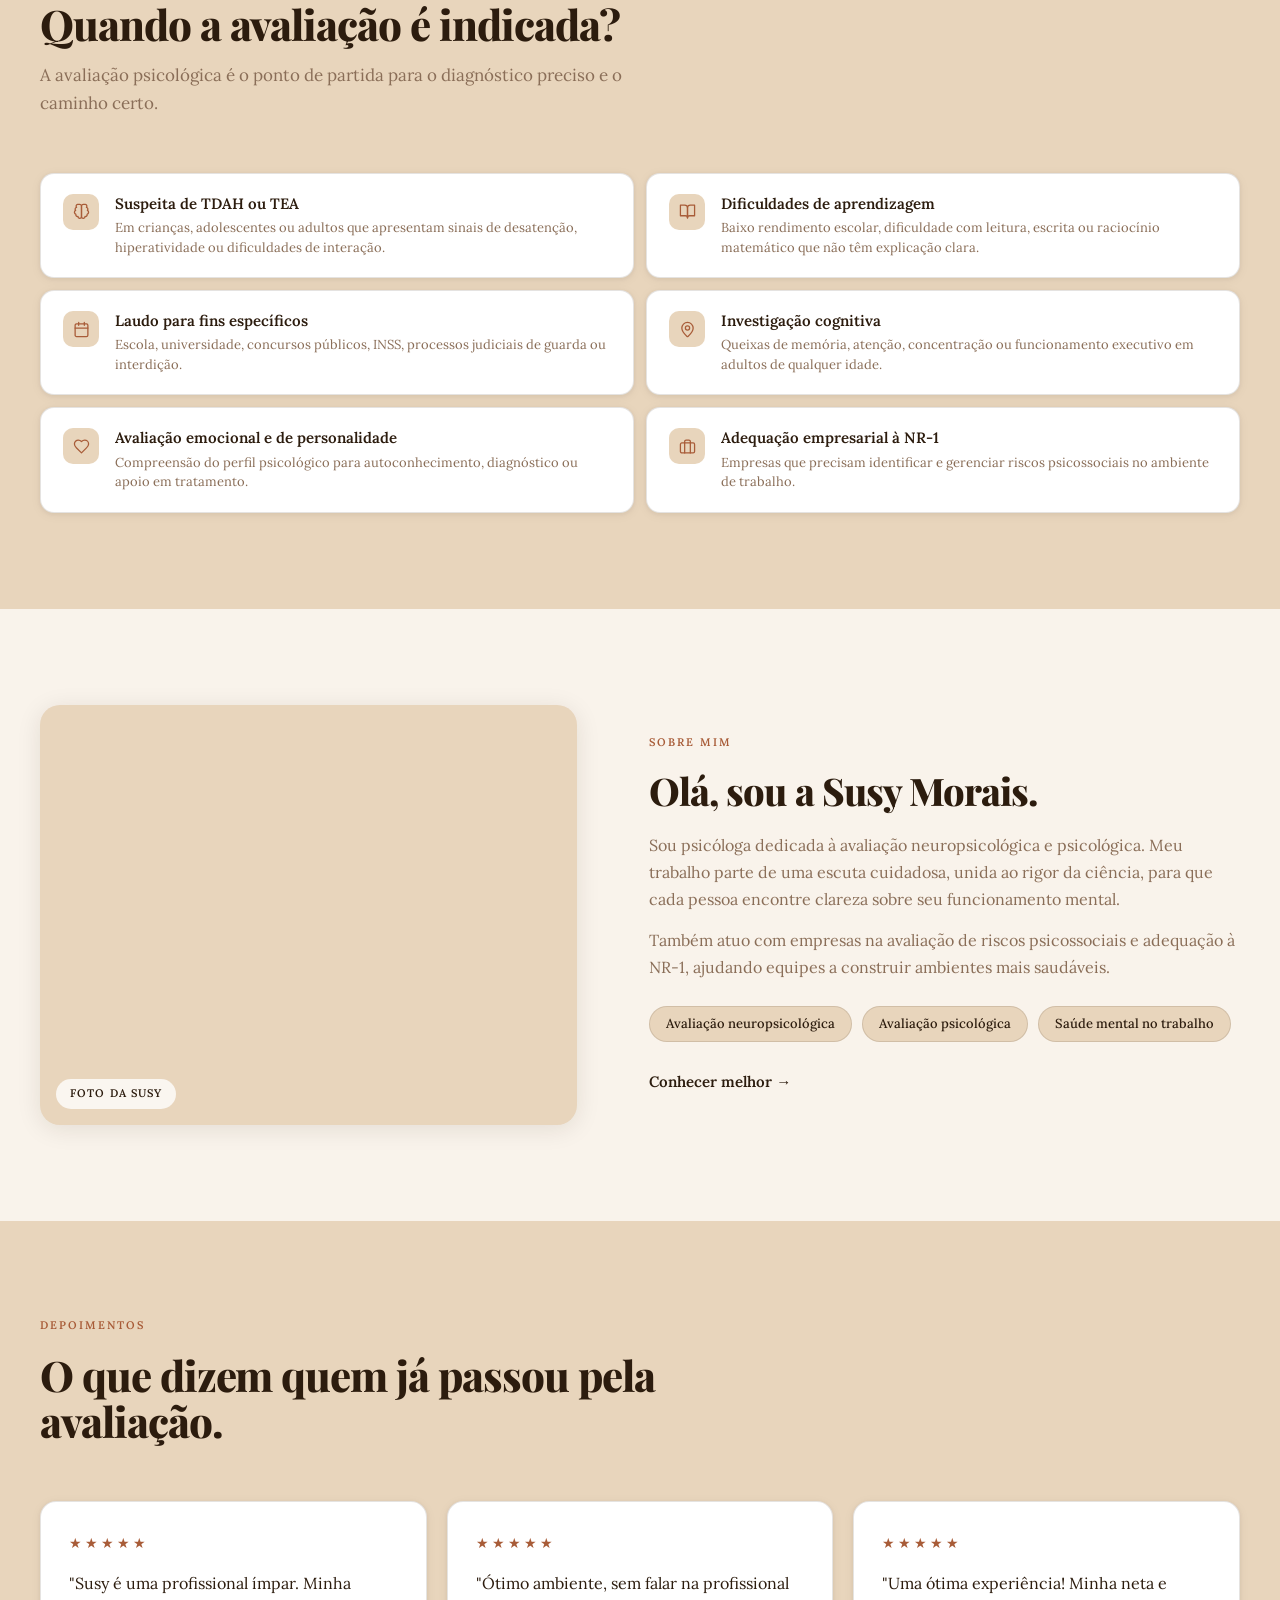
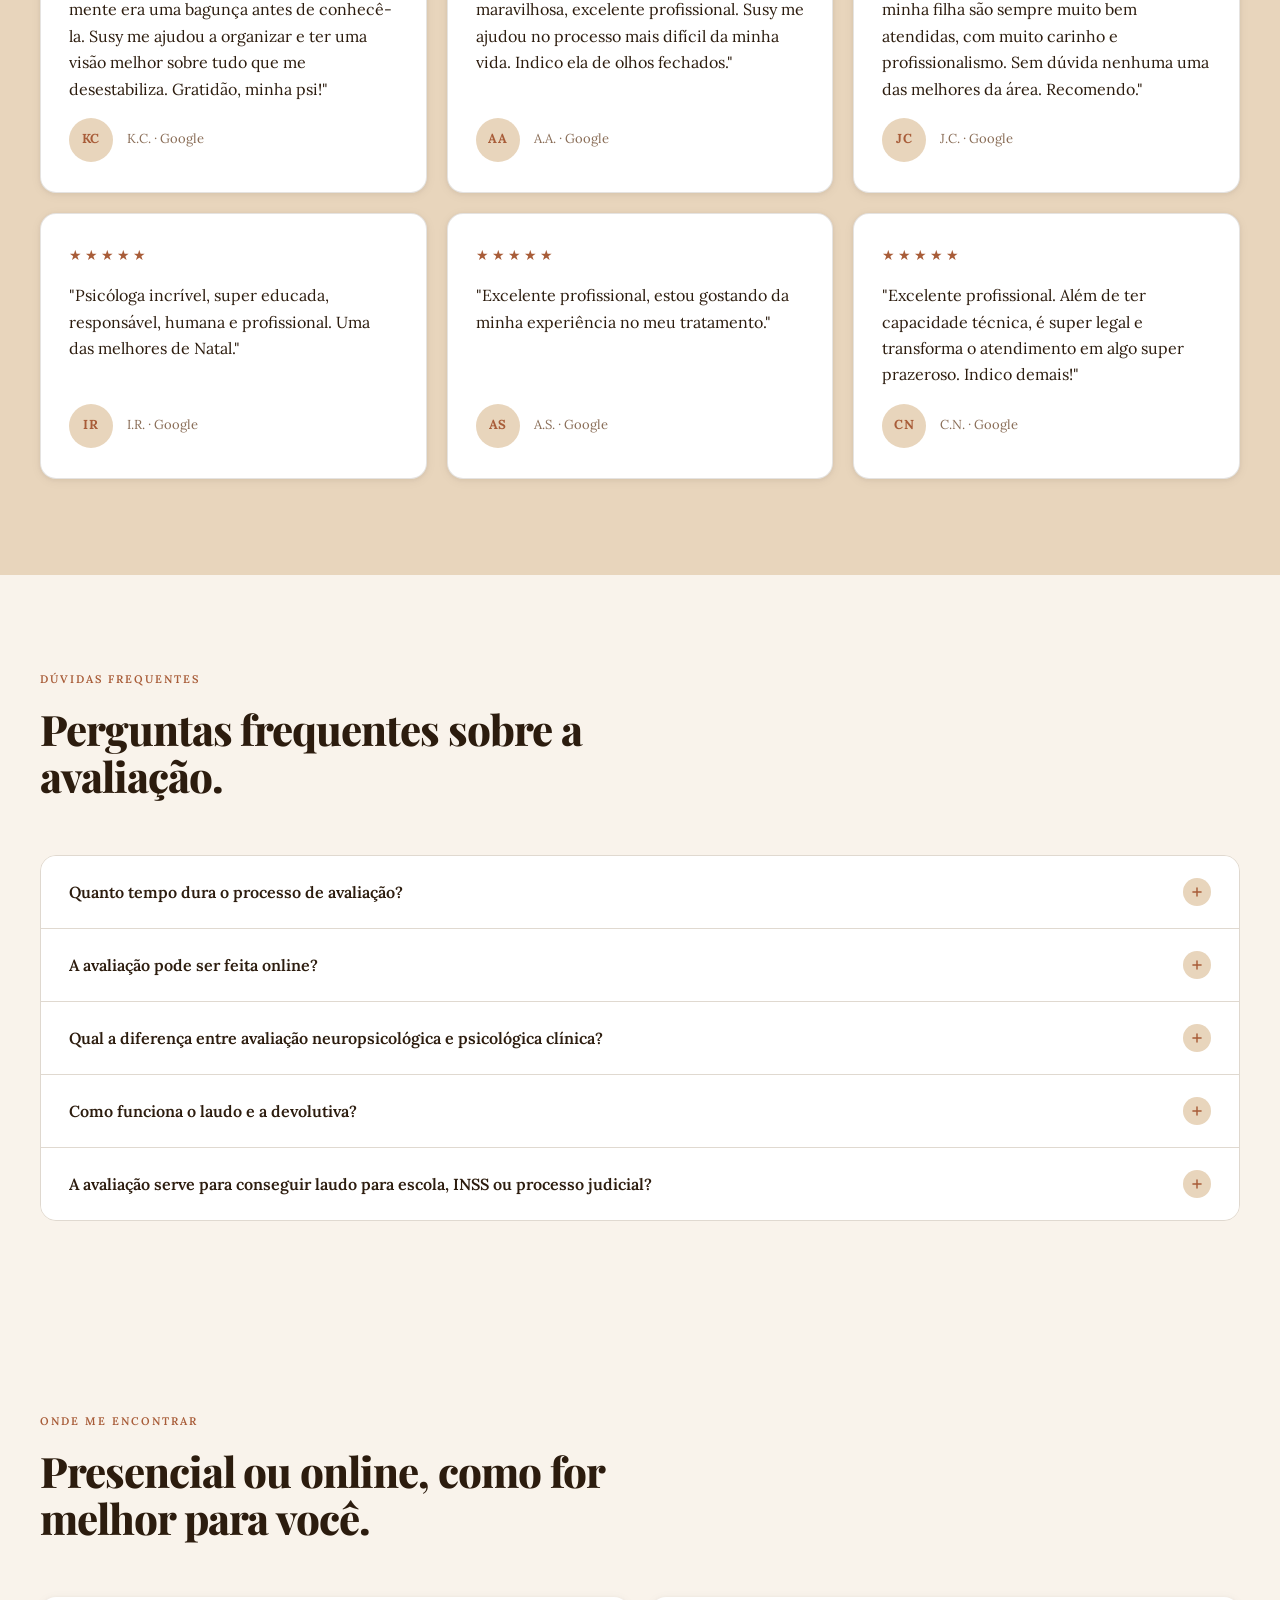
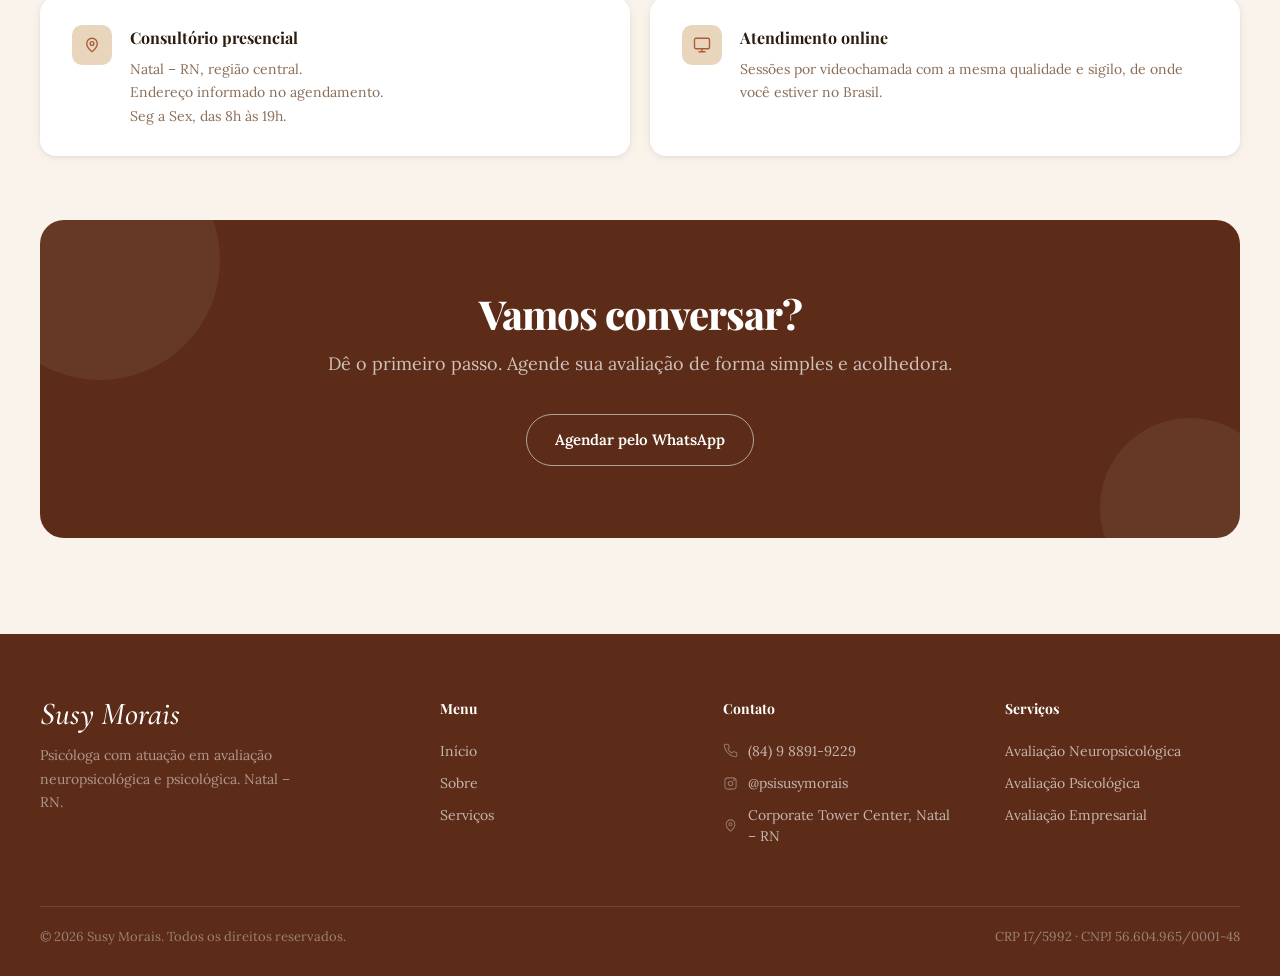
==== commit 5e3f8705: "Ajusta descrição do rodapé para Psicóloga com atuação em avaliação" ====
--- a/index.html
+++ b/index.html
@@ -258,7 +258,7 @@
             <span class="faq-q">Quanto tempo dura o processo de avaliação?</span>
             <span class="faq-icon"><svg viewBox="0 0 24 24"><line x1="12" y1="5" x2="12" y2="19"/><line x1="5" y1="12" x2="19" y2="12"/></svg></span>
           </summary>
-          <div class="faq-body"><p>Depende do tipo e da demanda. A avaliação neuropsicológica costuma ter entre 4 e 8 sessões; a psicológica clínica, de 3 a 5 sessões. A empresarial varia conforme o número de colaboradores e setores.</p></div>
+          <div class="faq-body"><p>Depende do tipo e da demanda. A avaliação neuropsicológica costuma ter entre 8 e 12 sessões; a psicológica clínica, de 3 a 5 sessões. A empresarial varia conforme o número de colaboradores e setores.</p></div>
         </details>
         <details>
           <summary>
@@ -338,7 +338,7 @@
       <div class="footer-inner">
         <div>
           <em class="f-name">Susy Morais</em>
-          <p class="f-brand-desc">Psicóloga expert em avaliação neuropsicológica e psicológica. Natal – RN.</p>
+          <p class="f-brand-desc">Psicóloga com atuação em avaliação neuropsicológica e psicológica. Natal – RN.</p>
         </div>
         <div class="footer-col">
           <h4>Menu</h4>
